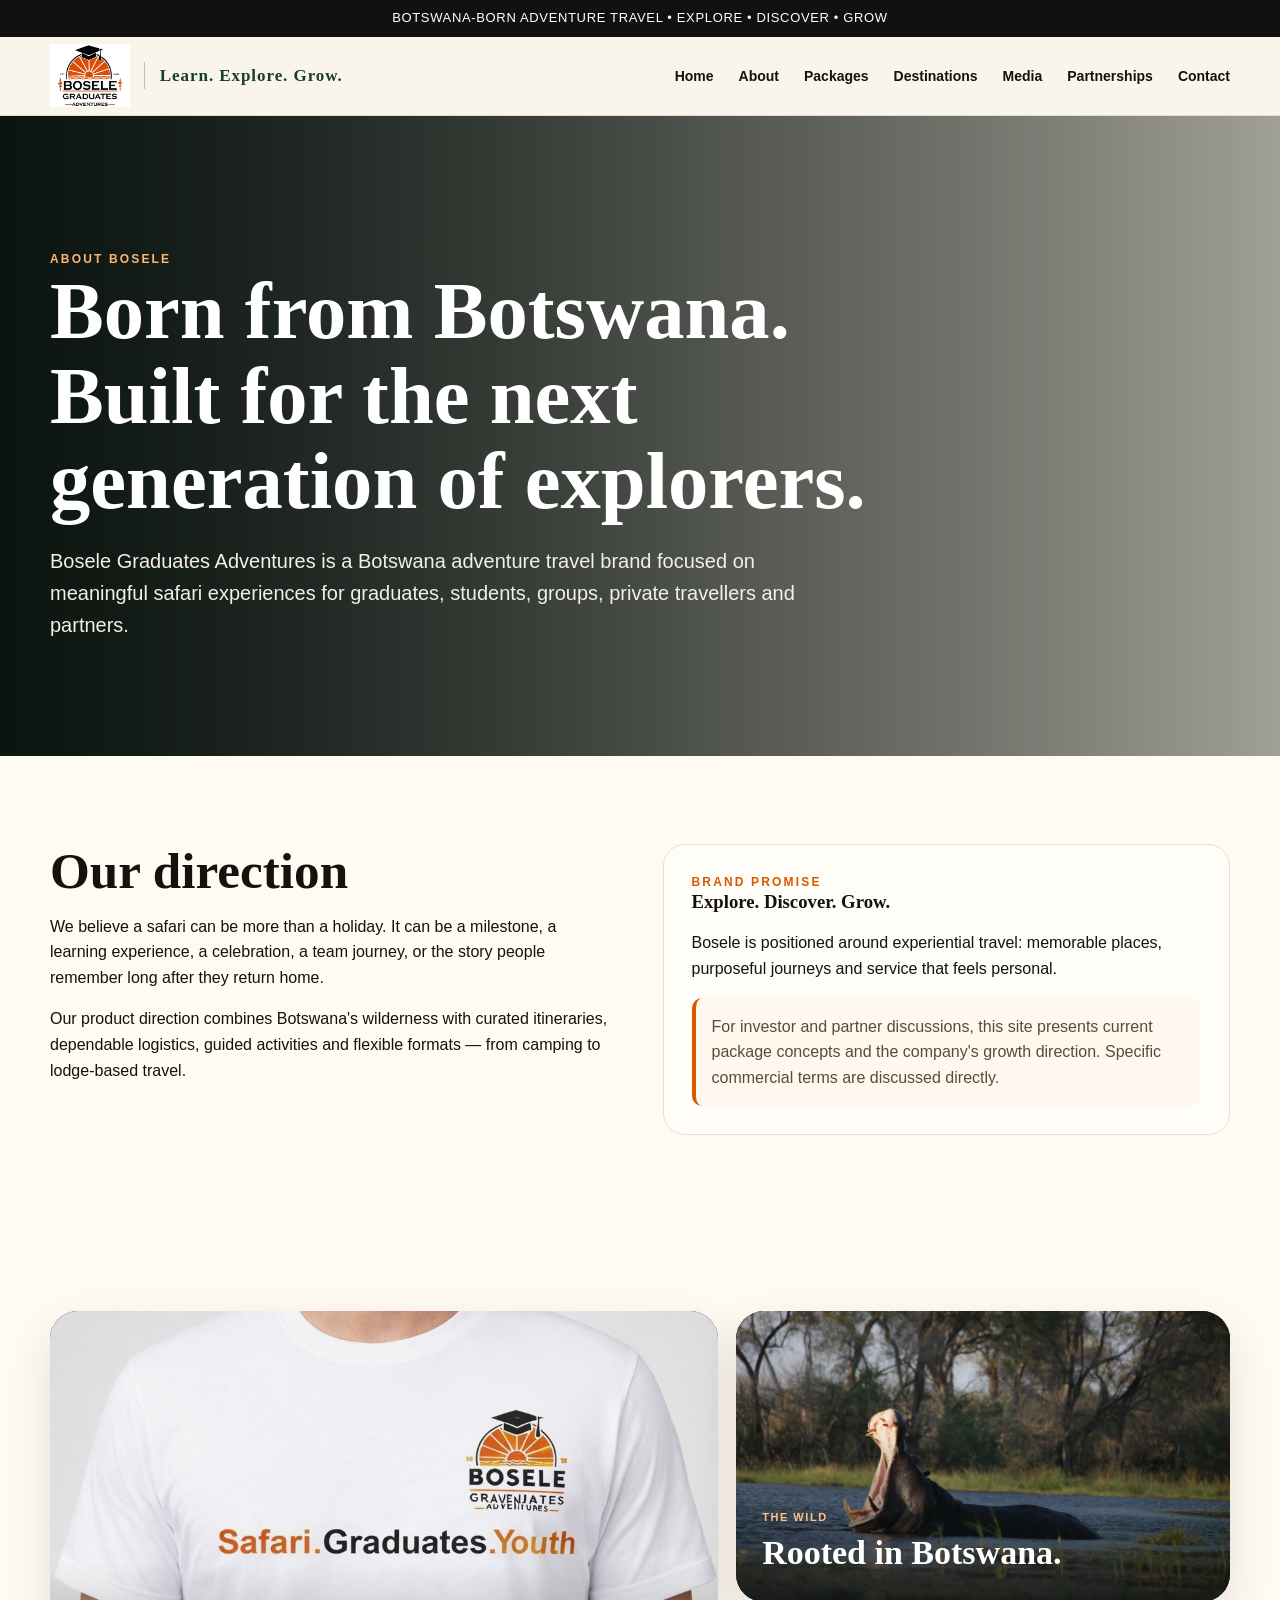
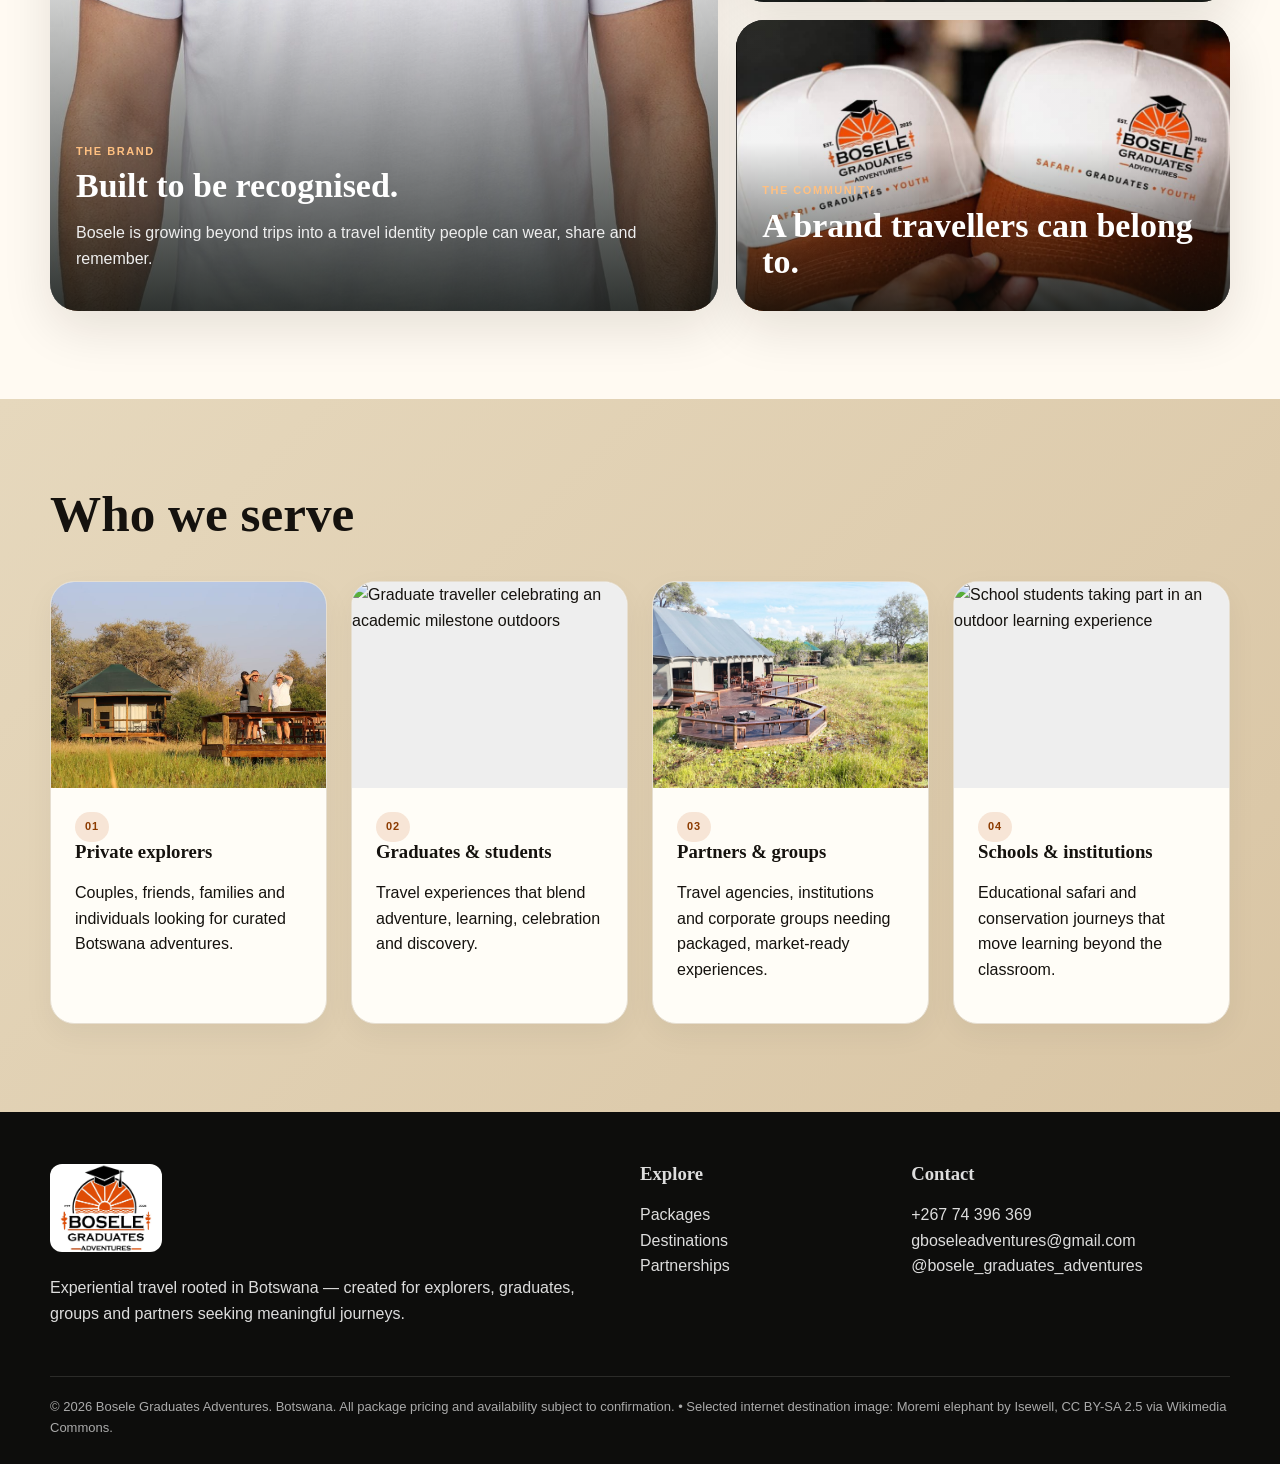
==== about.html @ 951d7a04 "Add files via upload" ====
<!DOCTYPE html>

<html lang="en"><head><meta charset="utf-8"/><meta content="width=device-width,initial-scale=1" name="viewport"/><title>About | Bosele Graduates Adventures</title><meta content="Bosele Graduates Adventures — Botswana adventure travel experiences." name="description"/><link href="styles.css" rel="stylesheet"/></head><body><div class="topbar">BOTSWANA-BORN ADVENTURE TRAVEL • EXPLORE • DISCOVER • GROW</div><header class="site-header"><div class="wrap nav"><a class="brand" href="index.html"><img alt="Bosele Graduates Adventures" src="assets/logo.jpeg"/><span class="brand-tagline">Learn. Explore. Grow.</span></a><button aria-controls="site-menu" aria-expanded="false" aria-label="Open navigation" class="nav-toggle" type="button"><span></span><span></span><span></span></button><nav class="navlinks" id="site-menu"><a href="index.html">Home</a><a href="about.html">About</a><a href="packages.html">Packages</a><a href="destinations.html">Destinations</a><a href="gallery.html">Media</a><a href="partnerships.html">Partnerships</a><a href="contact.html">Contact</a><a class="nav-cta" href="contact.html">Enquire / Book</a></nav></div></header><main><section class="visual-hero about-hero"><div class="wrap"><div class="eyebrow light">About Bosele</div><h1>Born from Botswana. Built for the next generation of explorers.</h1><p class="lead">Bosele Graduates Adventures is a Botswana adventure travel brand focused on meaningful safari experiences for graduates, students, groups, private travellers and partners.</p></div></section><section class="section"><div class="wrap split"><div><h2>Our direction</h2><p>We believe a safari can be more than a holiday. It can be a milestone, a learning experience, a celebration, a team journey, or the story people remember long after they return home.</p><p>Our product direction combines Botswana's wilderness with curated itineraries, dependable logistics, guided activities and flexible formats — from camping to lodge-based travel.</p></div><div class="panel"><div class="eyebrow">Brand promise</div><h3>Explore. Discover. Grow.</h3><p>Bosele is positioned around experiential travel: memorable places, purposeful journeys and service that feels personal.</p><div class="note">For investor and partner discussions, this site presents current package concepts and the company's growth direction. Specific commercial terms are discussed directly.</div></div></div></section><section class="section about-visual-section"><div class="wrap about-visual-grid"><div class="about-feature large"><img alt="Bosele Graduates Adventures branded safari merchandise" src="assets/merch-shirt.jpg"/><div class="image-caption"><span class="mini">The brand</span><h3>Built to be recognised.</h3><p>Bosele is growing beyond trips into a travel identity people can wear, share and remember.</p></div></div><div class="about-stack"><div class="about-feature"><img alt="Hippo in Botswana wetlands" src="assets/hippo.jpg"/><div class="image-caption"><span class="mini">The wild</span><h3>Rooted in Botswana.</h3></div></div><div class="about-feature"><img alt="Bosele branded caps" src="assets/merch-caps.jpg"/><div class="image-caption"><span class="mini">The community</span><h3>A brand travellers can belong to.</h3></div></div></div></div></section><section class="section soft khaki"><div class="wrap"><h2>Who we serve</h2><div class="cards four-cards"><div class="card"><div class="card-media"><img alt="Private safari travellers enjoying a Botswana lodge experience" src="assets/lodge-guests.jpg"/></div><div class="card-body"><span class="tag">01</span><h3>Private explorers</h3><p>Couples, friends, families and individuals looking for curated Botswana adventures.</p></div></div><div class="card"><div class="card-media"><img alt="Graduate traveller celebrating an academic milestone outdoors" src="https://images.unsplash.com/photo-1771051027651-707f9fbd44b1?auto=format&amp;fit=crop&amp;fm=jpg&amp;ixid=M3wxMjA3fDB8MHxwaG90by1wYWdlfHx8fGVufDB8fHx8fA%3D%3D&amp;ixlib=rb-4.1.0&amp;q=60&amp;w=3000"/></div><div class="card-body"><span class="tag">02</span><h3>Graduates &amp; students</h3><p>Travel experiences that blend adventure, learning, celebration and discovery.</p></div></div><div class="card"><div class="card-media"><img alt="Safari lodge and travel network in Botswana" src="assets/aerial-lodge.jpg"/></div><div class="card-body"><span class="tag">03</span><h3>Partners &amp; groups</h3><p>Travel agencies, institutions and corporate groups needing packaged, market-ready experiences.</p></div></div><div class="card"><div class="card-media"><img alt="School students taking part in an outdoor learning experience" src="https://images.unsplash.com/photo-1764599952551-2840e83fa5f8?auto=format&amp;fit=crop&amp;fm=jpg&amp;ixid=M3wxMjA3fDB8MHxwaG90by1wYWdlfHx8fGVufDB8fHx8fA%3D%3D&amp;ixlib=rb-4.1.0&amp;q=60&amp;w=3000"/></div><div class="card-body"><span class="tag">04</span><h3>Schools &amp; institutions</h3><p>Educational safari and conservation journeys that move learning beyond the classroom.</p></div></div></div></div></section></main><footer class="footer"><div class="wrap"><div class="footer-grid"><div><img alt="Bosele logo" src="assets/logo.jpeg"/><p>Experiential travel rooted in Botswana — created for explorers, graduates, groups and partners seeking meaningful journeys.</p></div><div><h3>Explore</h3><p><a href="packages.html">Packages</a><br/><a href="destinations.html">Destinations</a><br/><a href="partnerships.html">Partnerships</a></p></div><div><h3>Contact</h3><p>+267 74 396 369<br/><a href="mailto:gboseleadventures@gmail.com">gboseleadventures@gmail.com</a><br/>@bosele_graduates_adventures</p></div></div><div class="footer-bottom">© <span data-year=""></span> Bosele Graduates Adventures. Botswana. All package pricing and availability subject to confirmation.</div></div></footer><script src="script.js"></script></body></html>
---- styles.css ----
:root{--ink:#15120e;--muted:#6d675f;--cream:#f7f1e7;--paper:#fffdf8;--orange:#d75a00;--orange2:#ef7b19;--gold:#b8860b;--green:#173d2b;--line:#e6ded0;--shadow:0 18px 50px rgba(27,20,12,.11)}*{box-sizing:border-box}html{scroll-behavior:smooth}body{margin:0;font-family:Arial,Helvetica,sans-serif;color:var(--ink);background:var(--paper);line-height:1.6}a{color:inherit}.wrap{width:min(1180px,calc(100% - 40px));margin:auto}.topbar{background:#111;color:#fff;text-align:center;padding:8px 20px;font-size:13px;letter-spacing:.05em}.site-header{position:sticky;top:0;z-index:50;background:rgba(255,253,248,.96);backdrop-filter:blur(12px);border-bottom:1px solid var(--line)}.nav{height:78px;display:flex;align-items:center;justify-content:space-between;gap:20px}.brand{display:flex;align-items:center;text-decoration:none;min-width:260px}.brand img{height:63px;width:auto;display:block}.navlinks{display:flex;gap:25px;align-items:center}.navlinks a{text-decoration:none;font-weight:700;font-size:14px}.navlinks a:hover{color:var(--orange)}.btn{display:inline-flex;align-items:center;justify-content:center;padding:13px 20px;border-radius:999px;background:var(--orange);color:#fff;text-decoration:none;font-weight:800;border:1px solid var(--orange);transition:.2s}.btn:hover{transform:translateY(-1px);background:#bb4d00}.btn.alt{background:transparent;color:var(--ink);border-color:#bfb5a6}.hero{min-height:660px;display:grid;grid-template-columns:1.06fr .94fr;align-items:center;gap:44px;padding:70px 0;background:radial-gradient(circle at 82% 22%,rgba(239,123,25,.18),transparent 26%),linear-gradient(135deg,#fffdf8 0%,#f6efe3 100%)}.eyebrow{text-transform:uppercase;letter-spacing:.18em;font-weight:900;font-size:12px;color:var(--orange)}h1,h2,h3{font-family:Georgia,'Times New Roman',serif;line-height:1.05;margin-top:0}h1{font-size:clamp(48px,6.3vw,88px);margin-bottom:22px}.hero p{font-size:20px;color:#4d473f;max-width:690px}.hero-actions{display:flex;gap:12px;flex-wrap:wrap;margin:28px 0}.trust{display:flex;gap:28px;flex-wrap:wrap;margin-top:34px}.trust strong{display:block;font-size:24px;color:var(--green)}.trust span{font-size:12px;text-transform:uppercase;letter-spacing:.08em;color:var(--muted)}.hero-card{background:#111;border-radius:30px;padding:18px;box-shadow:var(--shadow);transform:rotate(1deg)}.hero-card img{width:100%;display:block;border-radius:18px}.section{padding:88px 0}.section.soft{background:var(--cream)}.section h2{font-size:clamp(36px,4vw,58px);margin-bottom:15px}.lead{font-size:18px;color:var(--muted);max-width:760px}.cards{display:grid;grid-template-columns:repeat(3,1fr);gap:24px;margin-top:40px}.card{background:#fff;border:1px solid var(--line);border-radius:24px;overflow:hidden;box-shadow:0 10px 30px rgba(28,23,18,.05)}.card-media{aspect-ratio:4/3;background:#eee;overflow:hidden}.card-media img{width:100%;height:100%;object-fit:cover}.card-body{padding:24px}.tag{display:inline-block;background:#f7e5d6;color:#8c3b00;border-radius:999px;padding:6px 10px;font-weight:800;font-size:11px;text-transform:uppercase;letter-spacing:.08em}.price{font-size:25px;font-weight:900;margin:13px 0 5px}.small{font-size:13px;color:var(--muted)}.feature-grid{display:grid;grid-template-columns:1fr 1fr;gap:40px;align-items:center}.feature-grid img{width:100%;border-radius:28px;box-shadow:var(--shadow)}.ticks{display:grid;grid-template-columns:1fr 1fr;gap:12px;margin-top:24px}.tick{padding:15px;border-radius:15px;background:#fff;border:1px solid var(--line);font-weight:700}.band{padding:52px 0;background:var(--green);color:#fff}.band-grid{display:grid;grid-template-columns:1.3fr .7fr;align-items:center;gap:30px}.band h2{font-size:44px;margin-bottom:10px}.band p{color:#dce9e1}.stats{display:grid;grid-template-columns:repeat(4,1fr);gap:18px;margin-top:36px}.stat{border-left:3px solid var(--orange2);padding-left:18px}.stat b{font-size:30px;display:block}.stat span{font-size:13px;color:#dce9e1}.page-hero{padding:72px 0;background:linear-gradient(135deg,#f9f1e6,#fffdf8)}.page-hero h1{font-size:clamp(44px,5vw,72px)}.split{display:grid;grid-template-columns:1fr 1fr;gap:45px;align-items:start}.panel{background:#fff;border:1px solid var(--line);border-radius:22px;padding:28px}.package-detail{display:grid;grid-template-columns:.9fr 1.1fr;gap:35px;align-items:start;margin-top:40px}.package-detail img{width:100%;border-radius:22px;box-shadow:var(--shadow)}.route{display:flex;gap:10px;flex-wrap:wrap;margin:18px 0}.route span{padding:8px 12px;background:#f3eadc;border-radius:999px;font-weight:700;font-size:13px}.contact-grid{display:grid;grid-template-columns:.8fr 1.2fr;gap:30px}.contact-card{padding:30px;background:#111;color:#fff;border-radius:24px}.contact-card a{color:#fff}.form{display:grid;gap:14px}.form input,.form textarea,.form select{width:100%;padding:14px 15px;border:1px solid #d7cfc2;border-radius:12px;background:#fff;font:inherit}.form textarea{min-height:140px}.note{padding:16px;border-left:4px solid var(--orange);background:#fff8ef;border-radius:10px;color:#5c4a39}.footer{padding:52px 0 25px;background:#0d0d0c;color:#ddd}.footer-grid{display:grid;grid-template-columns:1.4fr .6fr .8fr;gap:32px}.footer img{height:88px;background:#fff;border-radius:12px}.footer a{color:#ddd;text-decoration:none}.footer small{color:#aaa}.footer-bottom{border-top:1px solid #2b2b29;margin-top:34px;padding-top:20px;font-size:13px;color:#aaa}.mobile{display:none}.gallery{display:grid;grid-template-columns:repeat(2,1fr);gap:24px}.gallery img{width:100%;border-radius:24px;box-shadow:var(--shadow)}@media(max-width:900px){.navlinks{display:none}.mobile{display:inline-flex}.brand{min-width:auto}.hero,.feature-grid,.band-grid,.split,.package-detail,.contact-grid,.footer-grid{grid-template-columns:1fr}.hero{padding:45px 0}.hero-card{transform:none}.cards{grid-template-columns:1fr}.stats{grid-template-columns:1fr 1fr}.ticks{grid-template-columns:1fr}.gallery{grid-template-columns:1fr}.site-header .btn{padding:10px 14px}}@media(max-width:520px){.wrap{width:min(100% - 26px,1180px)}h1{font-size:46px}.stats{grid-template-columns:1fr}.topbar{font-size:11px}.brand img{height:52px}.nav{height:68px}}
/* Investor-facing visual upgrade */
.home-hero,.package-hero{position:relative;isolation:isolate;color:#fff;overflow:hidden}.home-hero{min-height:760px;display:flex;align-items:end;padding:90px 0}.home-hero-bg{position:absolute;inset:0;background:linear-gradient(90deg,rgba(6,15,10,.88) 0%,rgba(6,15,10,.68) 43%,rgba(6,15,10,.18) 78%),url('assets/gold-safari.jpeg') center/cover no-repeat;z-index:-2}.home-hero:after,.package-hero:after{content:"";position:absolute;inset:0;background:linear-gradient(0deg,rgba(7,11,8,.45),transparent 45%);z-index:-1}.hero-content{padding-bottom:25px}.hero-content h1,.package-hero h1{max-width:900px;text-shadow:0 4px 28px rgba(0,0,0,.25)}.hero-content p,.package-hero p{font-size:21px;max-width:760px;color:#f5f0e9}.light{color:#ffb66f!important}.ghost-light{background:rgba(255,255,255,.08);border-color:rgba(255,255,255,.55);color:#fff;backdrop-filter:blur(8px)}.ghost-light:hover{background:#fff;color:#111}.hero-pills{display:flex;gap:10px;flex-wrap:wrap;margin-top:30px}.hero-pills span{padding:8px 13px;border-radius:999px;border:1px solid rgba(255,255,255,.35);background:rgba(0,0,0,.22);font-size:13px;font-weight:800}.home-category-grid{display:grid;grid-template-columns:repeat(3,1fr);gap:16px;margin-top:34px}.home-cat{min-height:150px;padding:25px;border-radius:22px;text-decoration:none;background:linear-gradient(145deg,#fff,#f6eee1);border:1px solid var(--line);display:flex;flex-direction:column;justify-content:flex-end;transition:.25s;box-shadow:0 8px 28px rgba(24,19,13,.04)}.home-cat:hover{transform:translateY(-5px);box-shadow:var(--shadow);border-color:#d4b99d}.home-cat strong{font-family:Georgia,serif;font-size:24px}.home-cat span{color:var(--muted);font-size:14px;margin-top:8px}.premium-card{transition:.25s}.premium-card:hover{transform:translateY(-5px);box-shadow:var(--shadow)}.text-link{font-weight:900;text-decoration:none;color:var(--orange)}.wildlife-card-media{aspect-ratio:4/3;background:linear-gradient(180deg,rgba(12,40,25,.12),rgba(12,40,25,.5)),url('https://upload.wikimedia.org/wikipedia/commons/a/a3/Antelope_%2844951819944%29.jpg') center/cover no-repeat}.package-hero{padding:120px 0;background:linear-gradient(90deg,rgba(8,20,13,.9),rgba(8,20,13,.42)),url('assets/khwai-safari.jpeg') center/cover no-repeat}.package-hero h1{font-size:clamp(52px,7vw,94px);margin-bottom:20px}.category-grid{display:grid;grid-template-columns:repeat(3,1fr);gap:20px;margin-top:38px}.category-card{min-height:360px;border-radius:26px;position:relative;overflow:hidden;text-decoration:none;background-size:cover;background-position:center;box-shadow:var(--shadow);transition:.3s}.category-card:hover{transform:translateY(-6px)}.category-card:before{content:"";position:absolute;inset:0;background:linear-gradient(0deg,rgba(4,10,7,.92) 0%,rgba(4,10,7,.18) 65%)}.category-overlay{position:absolute;inset:auto 0 0 0;padding:28px;color:#fff;z-index:2}.category-overlay h3{font-size:32px;margin:8px 0}.category-overlay p{color:#ece7de;margin:0 0 12px}.mini{font-size:11px;font-weight:900;text-transform:uppercase;letter-spacing:.14em;color:#ffc081}.mini.dark{color:var(--orange)}.link-arrow{font-weight:900}.cat-gold{background-image:url('assets/gold-safari.jpeg')}.cat-khwai{background-image:url('assets/khwai-safari.jpeg')}.cat-student{background-image:linear-gradient(0deg,rgba(0,0,0,.1),rgba(0,0,0,.1)),url('assets/gold-safari.jpeg');background-position:65% center}.cat-school{background-image:url('assets/khwai-safari.jpeg');background-position:30% center}.cat-drive{background-image:url('https://upload.wikimedia.org/wikipedia/commons/c/cf/Elephant_%2829247729207%29.jpg')}.cat-private{background-image:url('https://upload.wikimedia.org/wikipedia/commons/a/a3/Antelope_%2844951819944%29.jpg')}.two-option{display:grid;grid-template-columns:1fr 1fr;gap:15px;margin:24px 0}.option-box{background:#fff;border:1px solid var(--line);padding:20px;border-radius:18px}.option-box h3{font-size:32px;margin:6px 0}.dark-section{background:#0b1d14;color:#fff}.dark-section h2{color:#fff}.light-text{color:#cbd9d0!important}.dark-ticks .tick{background:#11291d;border-color:#2b4837;color:#fff}.image-stack{position:relative}.image-stack img{width:100%;border-radius:28px;box-shadow:var(--shadow)}.image-note{position:absolute;left:22px;bottom:22px;background:rgba(0,0,0,.72);color:#fff;padding:10px 15px;border-radius:999px;font-size:13px;font-weight:800;backdrop-filter:blur(8px)}.wildlife-panel,.private-photo{min-height:520px;border-radius:28px;box-shadow:var(--shadow);background-size:cover;background-position:center;position:relative;overflow:hidden}.wildlife-panel{background-image:linear-gradient(0deg,rgba(3,12,7,.75),rgba(3,12,7,.08)),url('https://upload.wikimedia.org/wikipedia/commons/c/cf/Elephant_%2829247729207%29.jpg')}.wildlife-panel>div{position:absolute;bottom:0;padding:28px;color:#fff}.wildlife-panel h3{font-size:42px;margin:8px 0}.private-photo{background-image:linear-gradient(0deg,rgba(3,12,7,.18),rgba(3,12,7,.04)),url('https://upload.wikimedia.org/wikipedia/commons/a/a3/Antelope_%2844951819944%29.jpg')}.reverse{grid-template-columns:1.1fr .9fr}.footer-bottom:after{content:" • Selected wildlife photography: David Minty, CC BY 2.0 via Wikimedia Commons."}@media(max-width:900px){.home-category-grid,.category-grid{grid-template-columns:1fr 1fr}.home-hero{min-height:680px}.reverse{grid-template-columns:1fr}.category-card{min-height:300px}}@media(max-width:620px){.home-category-grid,.category-grid,.two-option{grid-template-columns:1fr}.category-card{min-height:280px}.package-hero{padding:90px 0}.home-hero{min-height:650px}.hero-content p,.package-hero p{font-size:18px}}

/* Visual storytelling upgrade v3 */
.visual-hero{position:relative;min-height:640px;display:flex;align-items:flex-end;color:#fff;overflow:hidden;isolation:isolate}.visual-hero:before{content:"";position:absolute;inset:0;background:linear-gradient(90deg,rgba(4,13,9,.86),rgba(4,13,9,.38) 58%,rgba(4,13,9,.16));z-index:-1}.visual-hero .wrap{padding:110px 0 70px}.visual-hero h1{max-width:900px}.visual-hero p{font-size:20px;color:#f4efe7;max-width:760px}.dest-hero{background:url('https://images.unsplash.com/photo-1516426122078-c23e76319801?auto=format&fit=crop&w=1900&q=86') center/cover no-repeat}.media-hero{background:url('https://upload.wikimedia.org/wikipedia/commons/c/cf/Elephant_%2829247729207%29.jpg') center/cover no-repeat}.destination-grid{display:grid;grid-template-columns:repeat(2,1fr);gap:22px;margin-top:38px}.destination-card{position:relative;min-height:430px;border-radius:28px;overflow:hidden;background-size:cover;background-position:center;box-shadow:var(--shadow);isolation:isolate}.destination-card:after{content:"";position:absolute;inset:0;background:linear-gradient(0deg,rgba(3,10,7,.92),rgba(3,10,7,.12) 70%);z-index:-1}.destination-content{position:absolute;left:0;right:0;bottom:0;padding:30px;color:#fff}.destination-content h3{font-size:38px;margin:8px 0 8px}.destination-content p{max-width:560px;color:#eee9df}.destination-content .tag{background:rgba(255,255,255,.13);color:#fff;border:1px solid rgba(255,255,255,.28);backdrop-filter:blur(8px)}
.dest-khwai{background-image:url('https://www.venture-to-botswana.com/uploads/1/1/3/2/11320544/skybeds-game-viewing_orig.jpg')}.dest-moremi{background-image:url('https://sites.atlasperk.com/app/uploads/sites/2/2025/10/Moremi-Safari-Vehicles.jpg')}.dest-maun{background-image:url('https://cdn.audleytravel.com/1050/749/79/16017399-aerial-view-of-maun-botswana.webp')}.dest-chobe{background-image:url('https://upload.wikimedia.org/wikipedia/commons/c/cf/Elephant_%2829247729207%29.jpg')}.dest-vic{background-image:url('https://travelersidea.com/wp-content/uploads/2024/03/Victoria-Falls-Zambia-Witnessing-the-Power-of-Nature.jpg')}.dest-nata{background-image:url('https://images.unsplash.com/photo-1516026672322-bc52d61a55d5?auto=format&fit=crop&w=1600&q=82')}
.showcase{position:relative;height:620px;border-radius:32px;overflow:hidden;margin-top:38px;background:#111;box-shadow:var(--shadow)}.showcase-slide{position:absolute;inset:0;opacity:0;transition:opacity 1.1s ease;background-size:cover;background-position:center}.showcase-slide.active{opacity:1}.showcase-slide:after{content:"";position:absolute;inset:0;background:linear-gradient(0deg,rgba(4,10,7,.82),rgba(4,10,7,.08) 60%)}.showcase-caption{position:absolute;left:38px;bottom:34px;color:#fff;z-index:3;max-width:650px}.showcase-caption h3{font-size:44px;margin-bottom:8px}.showcase-caption p{font-size:17px;color:#f1ece4}.showcase-dots{position:absolute;right:28px;bottom:28px;display:flex;gap:8px;z-index:4}.showcase-dot{width:9px;height:9px;border-radius:50%;background:rgba(255,255,255,.45)}.showcase-dot.active{background:#fff}
.photo-duo{display:grid;grid-template-columns:1fr 1fr;gap:14px}.photo-duo img{width:100%;height:270px;object-fit:cover;border-radius:22px}.experience-media{display:grid;grid-template-columns:1fr 1fr;gap:30px;align-items:center}.experience-copy h2{margin-bottom:16px}.media-chip{display:inline-block;padding:7px 11px;border-radius:999px;background:#f6e8da;color:#8b3e08;font-size:11px;font-weight:900;text-transform:uppercase;letter-spacing:.1em}.visual-note{font-size:12px;color:var(--muted);margin-top:10px}.media-mosaic{display:grid;grid-template-columns:2fr 1fr 1fr;grid-auto-rows:240px;gap:14px}.media-mosaic .tile{position:relative;border-radius:22px;overflow:hidden;background-size:cover;background-position:center}.media-mosaic .tile:first-child{grid-row:span 2}.media-mosaic .tile:after{content:"";position:absolute;inset:0;background:linear-gradient(0deg,rgba(5,10,7,.72),transparent 55%)}.tile-label{position:absolute;left:18px;bottom:16px;color:#fff;z-index:2;font-weight:900}.soft-title{max-width:820px}.source-note{margin-top:30px;padding:18px 20px;border:1px solid var(--line);border-radius:15px;background:#fff;font-size:12px;color:var(--muted)}
@media(max-width:900px){.destination-grid,.experience-media,.photo-duo{grid-template-columns:1fr}.destination-card{min-height:360px}.showcase{height:500px}.media-mosaic{grid-template-columns:1fr 1fr;grid-auto-rows:210px}.media-mosaic .tile:first-child{grid-row:span 1;grid-column:span 2}.photo-duo img{height:240px}}@media(max-width:560px){.showcase{height:440px}.showcase-caption{left:22px;right:22px;bottom:28px}.showcase-caption h3{font-size:34px}.destination-content h3{font-size:32px}.media-mosaic{grid-template-columns:1fr;grid-auto-rows:220px}.media-mosaic .tile:first-child{grid-column:auto}.visual-hero{min-height:520px}}

/* === V4 mobile navigation + richer visual system === */
.nav-toggle{display:none;width:46px;height:46px;border:1px solid var(--line);border-radius:14px;background:#fff;align-items:center;justify-content:center;flex-direction:column;gap:5px;cursor:pointer;box-shadow:0 6px 18px rgba(0,0,0,.05)}
.nav-toggle span{display:block;width:21px;height:2px;background:#111;border-radius:4px;transition:.25s}
.nav-cta{display:none!important}
.home-hero-bg{background:linear-gradient(90deg,rgba(6,15,10,.9) 0%,rgba(6,15,10,.62) 46%,rgba(6,15,10,.15) 80%),url('assets/aerial-lodge.jpg') center/cover no-repeat}
.package-hero{background:linear-gradient(90deg,rgba(8,20,13,.9),rgba(8,20,13,.42)),url('assets/safari-road.jpg') center/cover no-repeat}
.about-hero{background:url('assets/aerial-camp.jpg') center/cover no-repeat}
.partner-hero{background:url('assets/aerial-lodge.jpg') center/cover no-repeat}
.contact-hero{background:url('assets/wild-sunset.jpg') center/cover no-repeat;background-position:center 55%}

/* package category cards use distinct travel images; flyers stay only in actual package detail fields */
.cat-gold{background-image:url('assets/delta-sunset.jpg')}
.cat-khwai{background-image:url('assets/aerial-lodge.jpg')}
.cat-student{background-image:url('assets/lodge-guests.jpg');background-position:center 35%}
.cat-school{background-image:url('assets/mokoro-guests.jpg');background-position:center 45%}
.cat-drive{background-image:url('assets/safari-road.jpg')}
.cat-private{background-image:url('assets/lodge-room.jpg')}
.wildlife-card-media{background:linear-gradient(180deg,rgba(12,40,25,.12),rgba(12,40,25,.5)),url('assets/hippo.jpg') center/cover no-repeat}
.wildlife-panel{background-image:linear-gradient(0deg,rgba(3,12,7,.75),rgba(3,12,7,.08)),url('assets/safari-road.jpg')}
.private-photo{background-image:linear-gradient(0deg,rgba(3,12,7,.18),rgba(3,12,7,.04)),url('assets/lodge-room.jpg')}

/* home visual strip */
.visual-strip-section{padding-top:58px}
.visual-strip{display:grid;grid-template-columns:repeat(4,1fr);gap:14px;margin-top:30px}
.visual-strip figure{margin:0;position:relative;height:300px;border-radius:22px;overflow:hidden;background:#111;box-shadow:var(--shadow)}
.visual-strip img{width:100%;height:100%;object-fit:cover;display:block;transition:transform .5s}
.visual-strip figure:hover img{transform:scale(1.045)}
.visual-strip figcaption{position:absolute;left:16px;bottom:14px;color:#fff;font-weight:900;font-size:14px;background:rgba(0,0,0,.46);padding:7px 10px;border-radius:999px;backdrop-filter:blur(8px)}

/* About visual storytelling */
.about-visual-grid{display:grid;grid-template-columns:1.15fr .85fr;gap:18px}
.about-stack{display:grid;grid-template-rows:1fr 1fr;gap:18px}
.about-feature{position:relative;min-height:290px;border-radius:28px;overflow:hidden;box-shadow:var(--shadow);background:#111}
.about-feature.large{min-height:600px}
.about-feature img{width:100%;height:100%;object-fit:cover;position:absolute;inset:0}
.about-feature:after{content:"";position:absolute;inset:0;background:linear-gradient(0deg,rgba(5,10,7,.82),rgba(5,10,7,.04) 58%)}
.image-caption{position:absolute;z-index:2;left:26px;right:26px;bottom:24px;color:#fff}
.image-caption h3{font-size:34px;margin:6px 0 8px}.image-caption p{color:#eee}

/* Schools / conservation */
.conservation-feature{display:grid;grid-template-columns:150px 1fr;gap:18px;align-items:center;margin-top:24px;padding:16px;border:1px solid var(--line);border-radius:20px;background:#fff;box-shadow:0 8px 24px rgba(0,0,0,.04)}
.conservation-feature img{width:150px;height:120px;object-fit:cover;border-radius:15px}
.conservation-feature h3{font-size:25px;margin:5px 0}.conservation-feature p{margin:0;color:var(--muted);font-size:14px}

/* Destinations — stronger, distinct backgrounds */
.dest-khwai{background-image:url('assets/aerial-lodge.jpg')}
.dest-moremi{background-image:url('https://upload.wikimedia.org/wikipedia/commons/2/2a/Moremi_elephant.jpg')}
.dest-maun{background-image:url('assets/aerial-camp.jpg')}
.dest-chobe{background-image:url('assets/hippo.jpg')}
.dest-vic{background-image:url('https://upload.wikimedia.org/wikipedia/commons/8/85/S16vfair.jpg')}
.dest-nata{background-image:url('assets/wild-sunset.jpg')}

/* richer media mosaic */
.media-mosaic{grid-template-columns:2fr 1fr 1fr;grid-auto-rows:225px}
.media-mosaic .tile:nth-child(1){grid-row:span 2}
.media-mosaic .tile:nth-child(6){grid-column:span 2}

/* Partnerships */
.partner-photo-grid{display:grid;grid-template-columns:1fr 1fr;gap:12px}
.partner-photo-grid img{width:100%;height:230px;object-fit:cover;border-radius:22px;box-shadow:var(--shadow)}
.partner-photo-grid img:first-child{grid-column:span 2;height:270px}

/* Contact */
.contact-grid{grid-template-columns:.72fr 1.05fr .9fr;align-items:start}
.contact-visual{position:relative;border-radius:26px;overflow:hidden;background:#111;box-shadow:var(--shadow);min-height:560px}
.contact-visual>img{width:100%;height:330px;object-fit:cover;display:block}
.contact-visual-small{display:grid;grid-template-columns:1fr 1fr;gap:3px}
.contact-visual-small img{width:100%;height:150px;object-fit:cover}
.contact-visual-copy{padding:22px;color:#fff}.contact-visual-copy h3{font-size:28px;margin:6px 0 0}

/* attribution kept unobtrusive */
.footer-bottom:after{content:" • Selected internet destination image: Moremi elephant by Isewell, CC BY-SA 2.5 via Wikimedia Commons."}

@media(max-width:900px){
  .site-header{position:sticky}
  .nav{height:72px}
  .nav-toggle{display:flex;position:relative;z-index:120}
  .nav-toggle[aria-expanded="true"] span:nth-child(1){transform:translateY(7px) rotate(45deg)}
  .nav-toggle[aria-expanded="true"] span:nth-child(2){opacity:0}
  .nav-toggle[aria-expanded="true"] span:nth-child(3){transform:translateY(-7px) rotate(-45deg)}
  .navlinks{display:flex;position:fixed;top:0;right:-100%;width:min(86vw,370px);height:100dvh;background:#fffdf8;z-index:110;flex-direction:column;align-items:stretch;gap:0;padding:102px 24px 30px;box-shadow:-18px 0 55px rgba(0,0,0,.18);transition:right .28s ease;overflow-y:auto}
  .navlinks.open{right:0}
  .navlinks a{font-family:Georgia,'Times New Roman',serif;font-size:24px;padding:15px 4px;border-bottom:1px solid var(--line)}
  .navlinks .nav-cta{display:flex!important;margin-top:22px;font-family:Arial,Helvetica,sans-serif;font-size:15px;border:0;background:var(--orange);color:#fff;border-radius:999px;padding:14px 18px}
  .menu-backdrop{display:none;position:fixed;inset:0;background:rgba(0,0,0,.46);z-index:100;backdrop-filter:blur(2px)}
  body.menu-open .menu-backdrop{display:block}
  body.menu-open{overflow:hidden}
  .visual-strip{grid-template-columns:1fr 1fr}.visual-strip figure{height:260px}
  .about-visual-grid{grid-template-columns:1fr}.about-feature.large{min-height:480px}.about-stack{grid-template-columns:1fr 1fr;grid-template-rows:none}
  .contact-grid{grid-template-columns:1fr 1fr}.contact-visual{grid-column:1/-1;min-height:auto}.contact-visual>img{height:300px}
  .partner-photo-grid img{height:200px}.partner-photo-grid img:first-child{height:240px}
}
@media(max-width:620px){
  .visual-strip{grid-template-columns:1fr 1fr;gap:10px}.visual-strip figure{height:210px;border-radius:17px}.visual-strip figcaption{font-size:11px;left:10px;bottom:10px}
  .about-stack{grid-template-columns:1fr}.about-feature,.about-feature.large{min-height:390px}
  .conservation-feature{grid-template-columns:1fr}.conservation-feature img{width:100%;height:210px}
  .contact-grid{grid-template-columns:1fr}.contact-visual{grid-column:auto}.contact-visual>img{height:260px}.contact-visual-small img{height:130px}
  .partner-photo-grid{grid-template-columns:1fr}.partner-photo-grid img,.partner-photo-grid img:first-child{grid-column:auto;height:220px}
  .media-mosaic{grid-template-columns:1fr;grid-auto-rows:220px}.media-mosaic .tile:nth-child(1),.media-mosaic .tile:nth-child(6){grid-column:auto;grid-row:auto}
  .showcase{height:500px}
}


/* ===== V5 MARKET-READY VISUAL UPGRADE ===== */
:root{--khaki:#d8c6a6;--khaki-soft:#eee3cf;--sand:#f4ead8;--deep-green:#173d2b}
body{background:#f7f0e4}
.site-header{background:rgba(250,245,235,.97)}
.brand{gap:14px;min-width:330px}
.brand-tagline{font-family:Georgia,'Times New Roman',serif;font-size:17px;font-weight:700;letter-spacing:.055em;color:var(--green);white-space:nowrap;border-left:1px solid #cabda7;padding-left:15px}
.section{background:#fffaf2}
.section.soft{background:#eadfc9}
.section.khaki{background:linear-gradient(135deg,#e6d8bd 0%,#d9c5a4 100%)}
.card,.panel,.tick,.option-box{background:#fffdf7}
.home-hero-bg{background:linear-gradient(90deg,rgba(6,15,10,.88) 0%,rgba(6,15,10,.63) 43%,rgba(6,15,10,.14) 80%),url('https://images.unsplash.com/photo-1567896079745-b0b7e5a47679?auto=format&fit=crop&fm=jpg&ixid=M3wxMjA3fDB8MHxwaG90by1wYWdlfHx8fGVufDB8fHx8fA%3D%3D&ixlib=rb-4.1.0&q=60&w=3000') center 58%/cover no-repeat!important}
.about-hero{background:linear-gradient(90deg,rgba(4,13,9,.78),rgba(4,13,9,.23)),url('https://images.unsplash.com/photo-1759130534261-3895289d6011?auto=format&fit=crop&fm=jpg&ixid=M3wxMjA3fDB8MHxwaG90by1wYWdlfHx8fGVufDB8fHx8fA%3D%3D&ixlib=rb-4.1.0&q=60&w=3000') center/cover no-repeat!important}
.partner-hero{background:linear-gradient(90deg,rgba(4,13,9,.79),rgba(4,13,9,.22)),url('https://images.unsplash.com/photo-1516426122078-c23e76319801?auto=format&fit=crop&w=2200&q=90') center/cover no-repeat!important}
.dest-vic{background-image:url('https://travelersidea.com/wp-content/uploads/2024/03/Victoria-Falls-Zambia-Witnessing-the-Power-of-Nature.jpg')!important}
.cat-student{background-image:linear-gradient(0deg,rgba(0,0,0,.12),rgba(0,0,0,.12)),url('https://images.unsplash.com/photo-1771051027651-707f9fbd44b1?auto=format&fit=crop&fm=jpg&ixid=M3wxMjA3fDB8MHxwaG90by1wYWdlfHx8fGVufDB8fHx8fA%3D%3D&ixlib=rb-4.1.0&q=60&w=3000')!important;background-position:center 38%!important}
.cat-school{background-image:linear-gradient(0deg,rgba(0,0,0,.14),rgba(0,0,0,.14)),url('https://images.unsplash.com/photo-1764599952551-2840e83fa5f8?auto=format&fit=crop&fm=jpg&ixid=M3wxMjA3fDB8MHxwaG90by1wYWdlfHx8fGVufDB8fHx8fA%3D%3D&ixlib=rb-4.1.0&q=60&w=3000')!important;background-position:center 44%!important}
.cat-drive{background-image:url('https://images.unsplash.com/photo-1759130534261-3895289d6011?auto=format&fit=crop&fm=jpg&ixid=M3wxMjA3fDB8MHxwaG90by1wYWdlfHx8fGVufDB8fHx8fA%3D%3D&ixlib=rb-4.1.0&q=60&w=3000')!important}
.cat-private{background-image:url('assets/lodge-guests.jpg')!important}
.home-category-grid{grid-template-columns:repeat(3,1fr)}
.home-cat{min-height:205px;position:relative;overflow:hidden;color:#fff;border:0;background-size:cover;background-position:center;box-shadow:var(--shadow);isolation:isolate}
.home-cat:before{content:"";position:absolute;inset:0;background:linear-gradient(0deg,rgba(4,10,7,.88),rgba(4,10,7,.16));z-index:-1}
.home-cat strong{font-size:27px;text-shadow:0 2px 12px rgba(0,0,0,.35)}
.home-cat span{color:#f4eee5}
.home-cat:nth-child(1){background-image:url('https://images.unsplash.com/photo-1567896079745-b0b7e5a47679?auto=format&fit=crop&fm=jpg&ixid=M3wxMjA3fDB8MHxwaG90by1wYWdlfHx8fGVufDB8fHx8fA%3D%3D&ixlib=rb-4.1.0&q=60&w=3000')}
.home-cat:nth-child(2){background-image:url('assets/aerial-lodge.jpg')}
.home-cat:nth-child(3){background-image:url('https://images.unsplash.com/photo-1771051027651-707f9fbd44b1?auto=format&fit=crop&fm=jpg&ixid=M3wxMjA3fDB8MHxwaG90by1wYWdlfHx8fGVufDB8fHx8fA%3D%3D&ixlib=rb-4.1.0&q=60&w=3000');background-position:center 38%}
.home-cat:nth-child(4){background-image:url('https://images.unsplash.com/photo-1764599952551-2840e83fa5f8?auto=format&fit=crop&fm=jpg&ixid=M3wxMjA3fDB8MHxwaG90by1wYWdlfHx8fGVufDB8fHx8fA%3D%3D&ixlib=rb-4.1.0&q=60&w=3000');background-position:center 42%}
.home-cat:nth-child(5){background-image:url('https://images.unsplash.com/photo-1759130534261-3895289d6011?auto=format&fit=crop&fm=jpg&ixid=M3wxMjA3fDB8MHxwaG90by1wYWdlfHx8fGVufDB8fHx8fA%3D%3D&ixlib=rb-4.1.0&q=60&w=3000')}
.home-cat:nth-child(6){background-image:url('assets/lodge-guests.jpg')}
.four-cards{grid-template-columns:repeat(4,1fr)!important}
.four-cards .card-media{aspect-ratio:4/3}
.partner-banner{min-height:430px;border-radius:30px;background-size:cover;background-position:center;display:flex;align-items:flex-end;color:#fff;padding:52px;box-shadow:var(--shadow)}
.partner-banner>div{max-width:720px}.partner-banner h2{font-size:clamp(38px,5vw,64px);margin:8px 0 14px}.partner-banner p{font-size:18px;color:#f5eee4}
.contact-visual-small{grid-template-columns:repeat(3,1fr)!important}
.contact-visual-small img{height:150px;object-fit:cover}
.visual-strip-section{background:#efe2cb}
.showcase{box-shadow:0 22px 70px rgba(36,26,13,.18)}
.destination-card{box-shadow:0 18px 45px rgba(34,25,13,.16)}
@media(max-width:1100px){.four-cards{grid-template-columns:repeat(2,1fr)!important}.brand-tagline{font-size:14px}.brand{min-width:280px}}
@media(max-width:900px){.brand{min-width:auto}.brand-tagline{display:none}.four-cards{grid-template-columns:1fr!important}.home-category-grid{grid-template-columns:1fr 1fr}.partner-banner{padding:32px;min-height:360px}}
@media(max-width:560px){.home-category-grid{grid-template-columns:1fr}.home-cat{min-height:180px}.partner-banner{padding:24px}.contact-visual-small{grid-template-columns:1fr!important}}
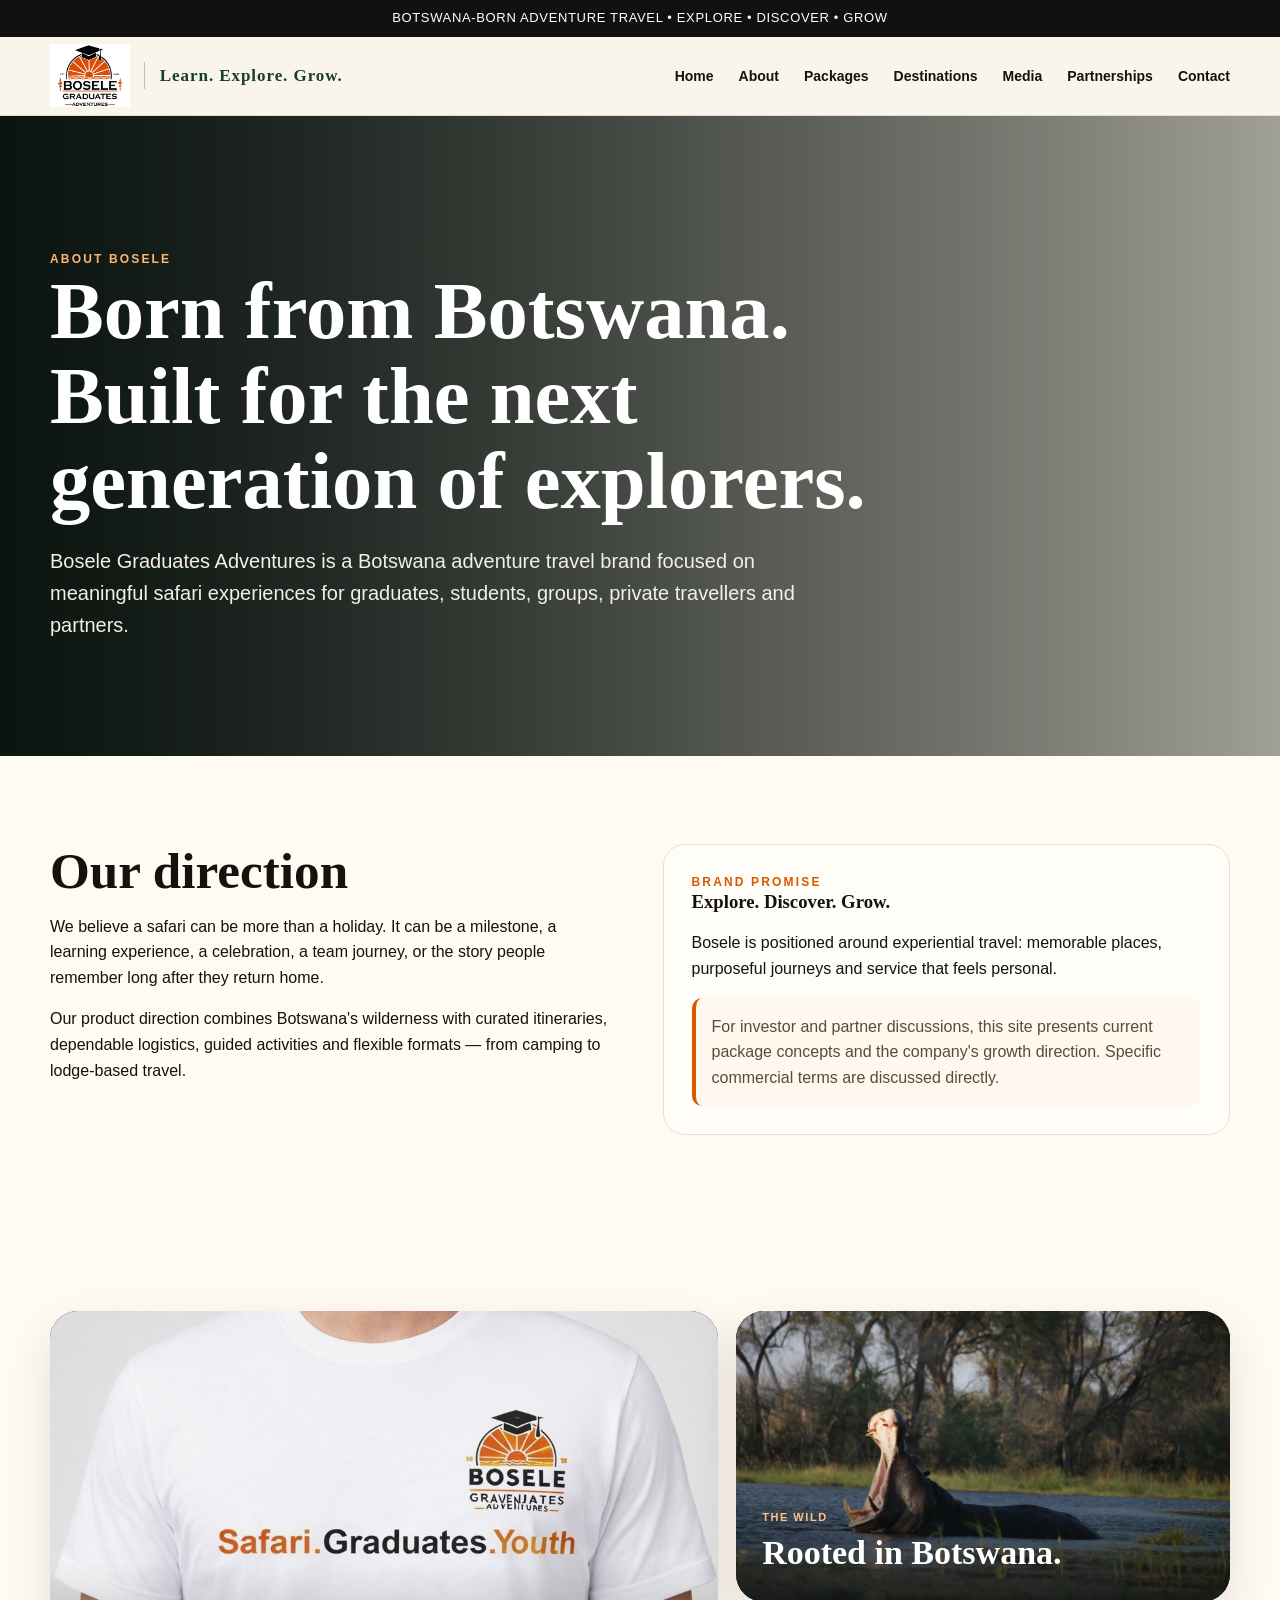
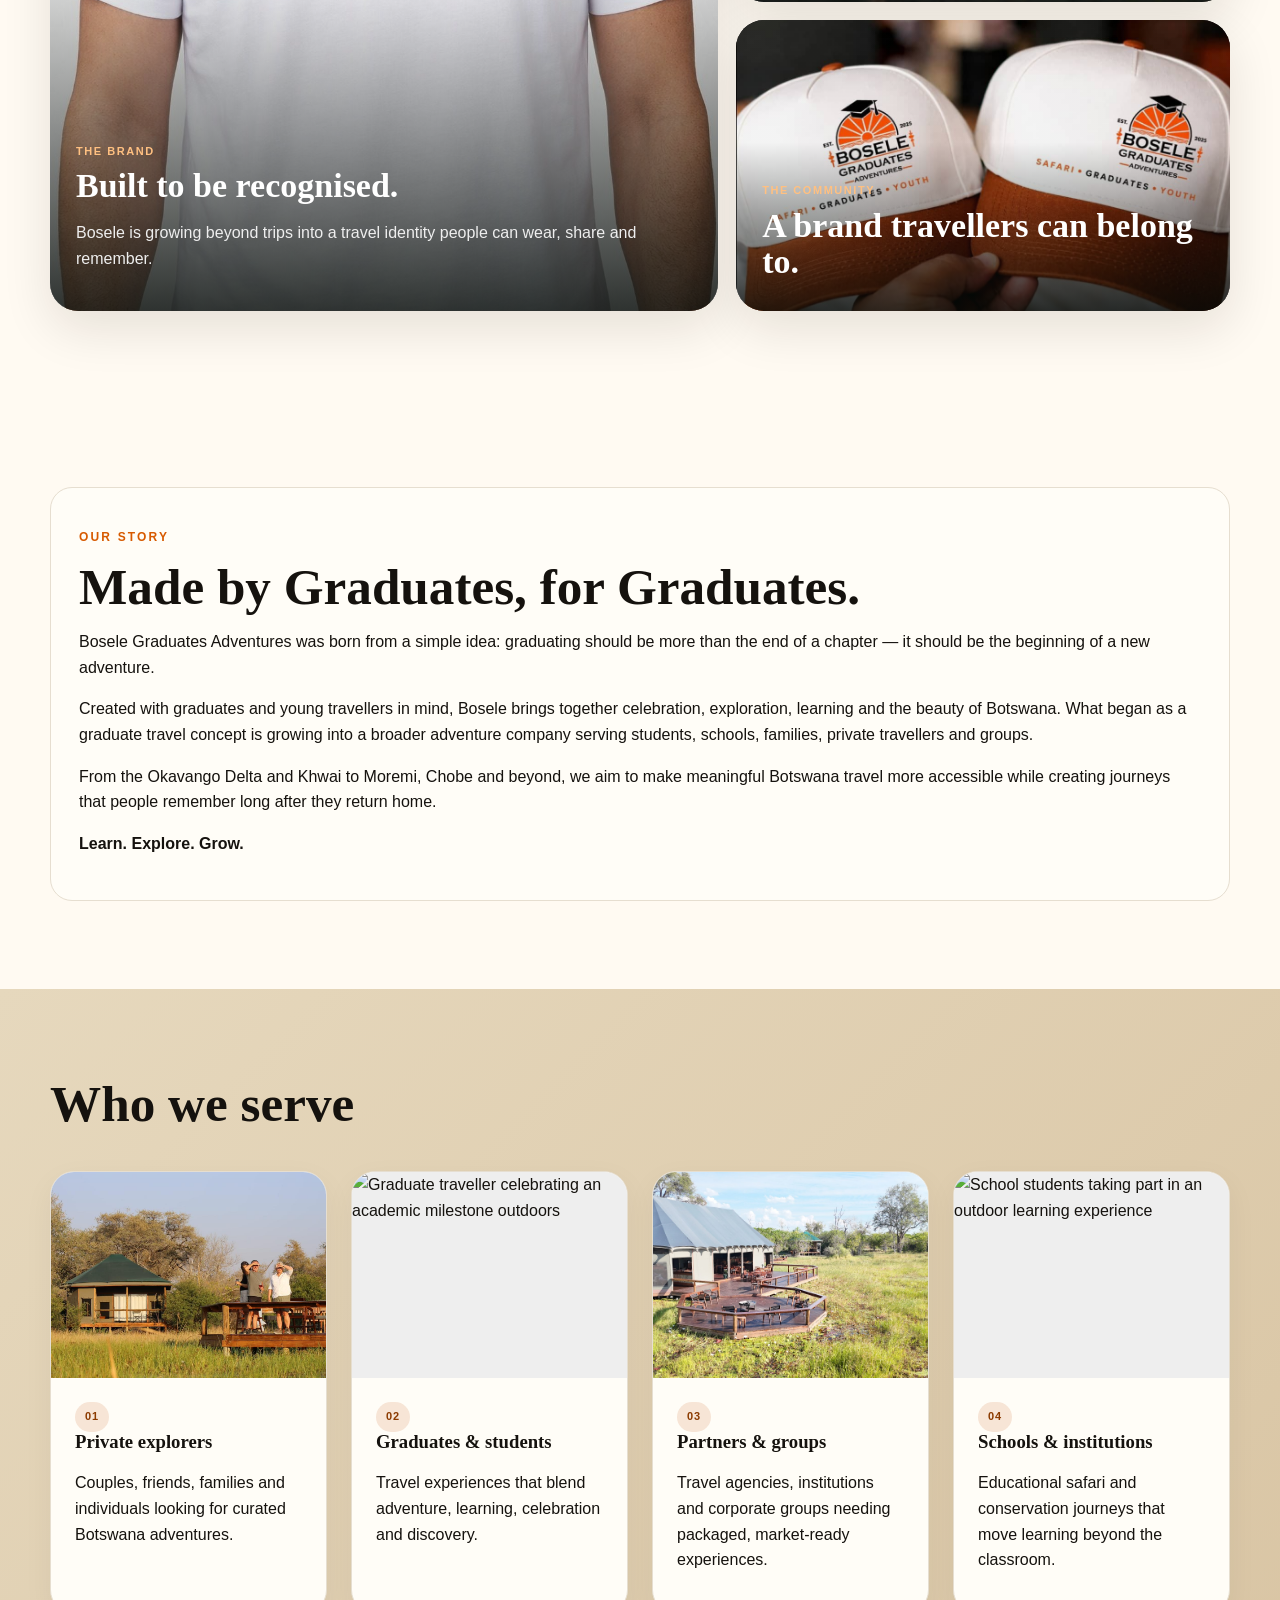
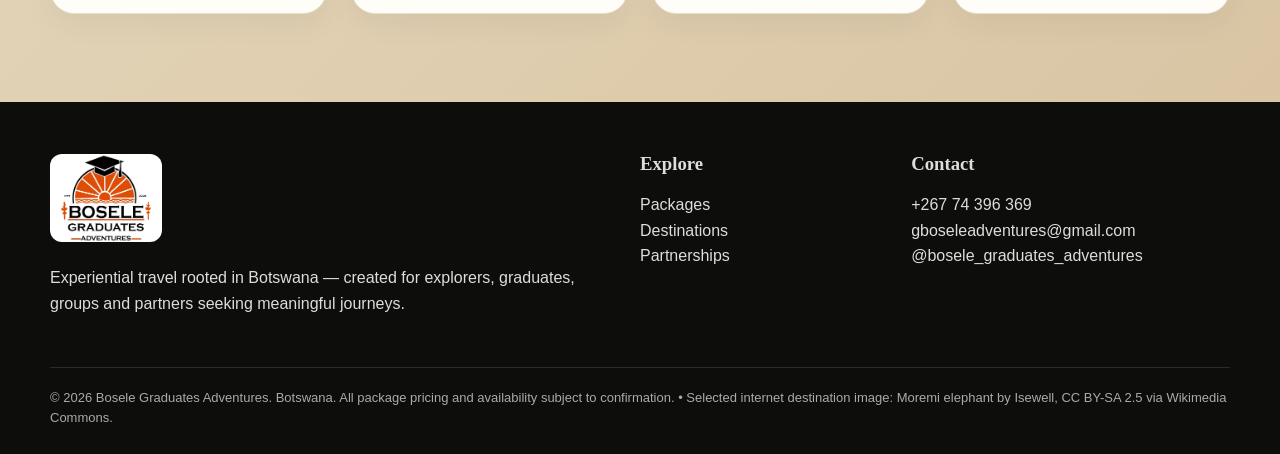
==== commit a4e8200c: "Update about.html Add Made by Graduates story" ====
--- a/about.html
+++ b/about.html
@@ -1,3 +1,18 @@
 <!DOCTYPE html>
 
-<html lang="en"><head><meta charset="utf-8"/><meta content="width=device-width,initial-scale=1" name="viewport"/><title>About | Bosele Graduates Adventures</title><meta content="Bosele Graduates Adventures — Botswana adventure travel experiences." name="description"/><link href="styles.css" rel="stylesheet"/></head><body><div class="topbar">BOTSWANA-BORN ADVENTURE TRAVEL • EXPLORE • DISCOVER • GROW</div><header class="site-header"><div class="wrap nav"><a class="brand" href="index.html"><img alt="Bosele Graduates Adventures" src="assets/logo.jpeg"/><span class="brand-tagline">Learn. Explore. Grow.</span></a><button aria-controls="site-menu" aria-expanded="false" aria-label="Open navigation" class="nav-toggle" type="button"><span></span><span></span><span></span></button><nav class="navlinks" id="site-menu"><a href="index.html">Home</a><a href="about.html">About</a><a href="packages.html">Packages</a><a href="destinations.html">Destinations</a><a href="gallery.html">Media</a><a href="partnerships.html">Partnerships</a><a href="contact.html">Contact</a><a class="nav-cta" href="contact.html">Enquire / Book</a></nav></div></header><main><section class="visual-hero about-hero"><div class="wrap"><div class="eyebrow light">About Bosele</div><h1>Born from Botswana. Built for the next generation of explorers.</h1><p class="lead">Bosele Graduates Adventures is a Botswana adventure travel brand focused on meaningful safari experiences for graduates, students, groups, private travellers and partners.</p></div></section><section class="section"><div class="wrap split"><div><h2>Our direction</h2><p>We believe a safari can be more than a holiday. It can be a milestone, a learning experience, a celebration, a team journey, or the story people remember long after they return home.</p><p>Our product direction combines Botswana's wilderness with curated itineraries, dependable logistics, guided activities and flexible formats — from camping to lodge-based travel.</p></div><div class="panel"><div class="eyebrow">Brand promise</div><h3>Explore. Discover. Grow.</h3><p>Bosele is positioned around experiential travel: memorable places, purposeful journeys and service that feels personal.</p><div class="note">For investor and partner discussions, this site presents current package concepts and the company's growth direction. Specific commercial terms are discussed directly.</div></div></div></section><section class="section about-visual-section"><div class="wrap about-visual-grid"><div class="about-feature large"><img alt="Bosele Graduates Adventures branded safari merchandise" src="assets/merch-shirt.jpg"/><div class="image-caption"><span class="mini">The brand</span><h3>Built to be recognised.</h3><p>Bosele is growing beyond trips into a travel identity people can wear, share and remember.</p></div></div><div class="about-stack"><div class="about-feature"><img alt="Hippo in Botswana wetlands" src="assets/hippo.jpg"/><div class="image-caption"><span class="mini">The wild</span><h3>Rooted in Botswana.</h3></div></div><div class="about-feature"><img alt="Bosele branded caps" src="assets/merch-caps.jpg"/><div class="image-caption"><span class="mini">The community</span><h3>A brand travellers can belong to.</h3></div></div></div></div></section><section class="section soft khaki"><div class="wrap"><h2>Who we serve</h2><div class="cards four-cards"><div class="card"><div class="card-media"><img alt="Private safari travellers enjoying a Botswana lodge experience" src="assets/lodge-guests.jpg"/></div><div class="card-body"><span class="tag">01</span><h3>Private explorers</h3><p>Couples, friends, families and individuals looking for curated Botswana adventures.</p></div></div><div class="card"><div class="card-media"><img alt="Graduate traveller celebrating an academic milestone outdoors" src="https://images.unsplash.com/photo-1771051027651-707f9fbd44b1?auto=format&amp;fit=crop&amp;fm=jpg&amp;ixid=M3wxMjA3fDB8MHxwaG90by1wYWdlfHx8fGVufDB8fHx8fA%3D%3D&amp;ixlib=rb-4.1.0&amp;q=60&amp;w=3000"/></div><div class="card-body"><span class="tag">02</span><h3>Graduates &amp; students</h3><p>Travel experiences that blend adventure, learning, celebration and discovery.</p></div></div><div class="card"><div class="card-media"><img alt="Safari lodge and travel network in Botswana" src="assets/aerial-lodge.jpg"/></div><div class="card-body"><span class="tag">03</span><h3>Partners &amp; groups</h3><p>Travel agencies, institutions and corporate groups needing packaged, market-ready experiences.</p></div></div><div class="card"><div class="card-media"><img alt="School students taking part in an outdoor learning experience" src="https://images.unsplash.com/photo-1764599952551-2840e83fa5f8?auto=format&amp;fit=crop&amp;fm=jpg&amp;ixid=M3wxMjA3fDB8MHxwaG90by1wYWdlfHx8fGVufDB8fHx8fA%3D%3D&amp;ixlib=rb-4.1.0&amp;q=60&amp;w=3000"/></div><div class="card-body"><span class="tag">04</span><h3>Schools &amp; institutions</h3><p>Educational safari and conservation journeys that move learning beyond the classroom.</p></div></div></div></div></section></main><footer class="footer"><div class="wrap"><div class="footer-grid"><div><img alt="Bosele logo" src="assets/logo.jpeg"/><p>Experiential travel rooted in Botswana — created for explorers, graduates, groups and partners seeking meaningful journeys.</p></div><div><h3>Explore</h3><p><a href="packages.html">Packages</a><br/><a href="destinations.html">Destinations</a><br/><a href="partnerships.html">Partnerships</a></p></div><div><h3>Contact</h3><p>+267 74 396 369<br/><a href="mailto:gboseleadventures@gmail.com">gboseleadventures@gmail.com</a><br/>@bosele_graduates_adventures</p></div></div><div class="footer-bottom">© <span data-year=""></span> Bosele Graduates Adventures. Botswana. All package pricing and availability subject to confirmation.</div></div></footer><script src="script.js"></script></body></html>+<html lang="en"><head><meta charset="utf-8"/><meta content="width=device-width,initial-scale=1" name="viewport"/><title>About | Bosele Graduates Adventures</title><meta content="Bosele Graduates Adventures — Botswana adventure travel experiences." name="description"/><link href="styles.css" rel="stylesheet"/></head><body><div class="topbar">BOTSWANA-BORN ADVENTURE TRAVEL • EXPLORE • DISCOVER • GROW</div><header class="site-header"><div class="wrap nav"><a class="brand" href="index.html"><img alt="Bosele Graduates Adventures" src="assets/logo.jpeg"/><span class="brand-tagline">Learn. Explore. Grow.</span></a><button aria-controls="site-menu" aria-expanded="false" aria-label="Open navigation" class="nav-toggle" type="button"><span></span><span></span><span></span></button><nav class="navlinks" id="site-menu"><a href="index.html">Home</a><a href="about.html">About</a><a href="packages.html">Packages</a><a href="destinations.html">Destinations</a><a href="gallery.html">Media</a><a href="partnerships.html">Partnerships</a><a href="contact.html">Contact</a><a class="nav-cta" href="contact.html">Enquire / Book</a></nav></div></header><main><section class="visual-hero about-hero"><div class="wrap"><div class="eyebrow light">About Bosele</div><h1>Born from Botswana. Built for the next generation of explorers.</h1><p class="lead">Bosele Graduates Adventures is a Botswana adventure travel brand focused on meaningful safari experiences for graduates, students, groups, private travellers and partners.</p></div></section><section class="section"><div class="wrap split"><div><h2>Our direction</h2><p>We believe a safari can be more than a holiday. It can be a milestone, a learning experience, a celebration, a team journey, or the story people remember long after they return home.</p><p>Our product direction combines Botswana's wilderness with curated itineraries, dependable logistics, guided activities and flexible formats — from camping to lodge-based travel.</p></div><div class="panel"><div class="eyebrow">Brand promise</div><h3>Explore. Discover. Grow.</h3><p>Bosele is positioned around experiential travel: memorable places, purposeful journeys and service that feels personal.</p><div class="note">For investor and partner discussions, this site presents current package concepts and the company's growth direction. Specific commercial terms are discussed directly.</div></div></div></section><section class="section about-visual-section"><div class="wrap about-visual-grid"><div class="about-feature large"><img alt="Bosele Graduates Adventures branded safari merchandise" src="assets/merch-shirt.jpg"/><div class="image-caption"><span class="mini">The brand</span><h3>Built to be recognised.</h3><p>Bosele is growing beyond trips into a travel identity people can wear, share and remember.</p></div></div><div class="about-stack"><div class="about-feature"><img alt="Hippo in Botswana wetlands" src="assets/hippo.jpg"/><div class="image-caption"><span class="mini">The wild</span><h3>Rooted in Botswana.</h3></div></div><div class="about-feature"><img alt="Bosele branded caps" src="assets/merch-caps.jpg"/><div class="image-caption"><span class="mini">The community</span><h3>A brand travellers can belong to.</h3></div></div></div></div></section><section class="section">
+<div class="wrap">
+<div class="panel">
+<p class="eyebrow">OUR STORY</p>
+<h2>Made by Graduates, for Graduates.</h2>
+
+<p>Bosele Graduates Adventures was born from a simple idea: graduating should be more than the end of a chapter — it should be the beginning of a new adventure.</p>
+
+<p>Created with graduates and young travellers in mind, Bosele brings together celebration, exploration, learning and the beauty of Botswana. What began as a graduate travel concept is growing into a broader adventure company serving students, schools, families, private travellers and groups.</p>
+
+<p>From the Okavango Delta and Khwai to Moremi, Chobe and beyond, we aim to make meaningful Botswana travel more accessible while creating journeys that people remember long after they return home.</p>
+
+<p><strong>Learn. Explore. Grow.</strong></p>
+</div>
+</div>
+</section><section class="section soft khaki"><div class="wrap"><h2>Who we serve</h2><div class="cards four-cards"><div class="card"><div class="card-media"><img alt="Private safari travellers enjoying a Botswana lodge experience" src="assets/lodge-guests.jpg"/></div><div class="card-body"><span class="tag">01</span><h3>Private explorers</h3><p>Couples, friends, families and individuals looking for curated Botswana adventures.</p></div></div><div class="card"><div class="card-media"><img alt="Graduate traveller celebrating an academic milestone outdoors" src="https://images.unsplash.com/photo-1771051027651-707f9fbd44b1?auto=format&amp;fit=crop&amp;fm=jpg&amp;ixid=M3wxMjA3fDB8MHxwaG90by1wYWdlfHx8fGVufDB8fHx8fA%3D%3D&amp;ixlib=rb-4.1.0&amp;q=60&amp;w=3000"/></div><div class="card-body"><span class="tag">02</span><h3>Graduates &amp; students</h3><p>Travel experiences that blend adventure, learning, celebration and discovery.</p></div></div><div class="card"><div class="card-media"><img alt="Safari lodge and travel network in Botswana" src="assets/aerial-lodge.jpg"/></div><div class="card-body"><span class="tag">03</span><h3>Partners &amp; groups</h3><p>Travel agencies, institutions and corporate groups needing packaged, market-ready experiences.</p></div></div><div class="card"><div class="card-media"><img alt="School students taking part in an outdoor learning experience" src="https://images.unsplash.com/photo-1764599952551-2840e83fa5f8?auto=format&amp;fit=crop&amp;fm=jpg&amp;ixid=M3wxMjA3fDB8MHxwaG90by1wYWdlfHx8fGVufDB8fHx8fA%3D%3D&amp;ixlib=rb-4.1.0&amp;q=60&amp;w=3000"/></div><div class="card-body"><span class="tag">04</span><h3>Schools &amp; institutions</h3><p>Educational safari and conservation journeys that move learning beyond the classroom.</p></div></div></div></div></section></main><footer class="footer"><div class="wrap"><div class="footer-grid"><div><img alt="Bosele logo" src="assets/logo.jpeg"/><p>Experiential travel rooted in Botswana — created for explorers, graduates, groups and partners seeking meaningful journeys.</p></div><div><h3>Explore</h3><p><a href="packages.html">Packages</a><br/><a href="destinations.html">Destinations</a><br/><a href="partnerships.html">Partnerships</a></p></div><div><h3>Contact</h3><p>+267 74 396 369<br/><a href="mailto:gboseleadventures@gmail.com">gboseleadventures@gmail.com</a><br/>@bosele_graduates_adventures</p></div></div><div class="footer-bottom">© <span data-year=""></span> Bosele Graduates Adventures. Botswana. All package pricing and availability subject to confirmation.</div></div></footer><script src="script.js"></script></body></html>
--- a/styles.css
+++ b/styles.css
@@ -153,3 +153,71 @@
 @media(max-width:1100px){.four-cards{grid-template-columns:repeat(2,1fr)!important}.brand-tagline{font-size:14px}.brand{min-width:280px}}
 @media(max-width:900px){.brand{min-width:auto}.brand-tagline{display:none}.four-cards{grid-template-columns:1fr!important}.home-category-grid{grid-template-columns:1fr 1fr}.partner-banner{padding:32px;min-height:360px}}
 @media(max-width:560px){.home-category-grid{grid-template-columns:1fr}.home-cat{min-height:180px}.partner-banner{padding:24px}.contact-visual-small{grid-template-columns:1fr!important}}
+/* Mobile menu fix */
+@media (max-width: 900px) {
+  .site-header {
+    z-index: 200 !important;
+    backdrop-filter: none !important;
+    -webkit-backdrop-filter: none !important;
+  }
+
+  .navlinks {
+    z-index: 220 !important;
+    background: #fffaf2 !important;
+    pointer-events: auto !important;
+  }
+
+  .nav-toggle {
+    z-index: 230 !important;
+    position: relative !important;
+  }
+
+  .menu-backdrop {
+    z-index: 190 !important;
+    background: rgba(0,0,0,.55) !important;
+    backdrop-filter: none !important;
+    -webkit-backdrop-filter: none !important;
+  }
+
+  .navlinks a {
+    position: relative !important;
+    z-index: 221 !important;
+    pointer-events: auto !important;
+    cursor: pointer !important;
+  }
+}
+/* Show Bosele slogan on mobile */
+@media (max-width: 900px) {
+  .brand-tagline,
+  .logo-tagline,
+  .brand-slogan {
+    display: block !important;
+    visibility: visible !important;
+    opacity: 1 !important;
+    font-size: 11px !important;
+    line-height: 1.2 !important;
+    white-space: nowrap !important;
+  }
+}
+/* Improve Graduate & Student section readability */
+#graduates {
+  color: #123b2a !important;
+}
+
+#graduates h1,
+#graduates h2,
+#graduates h3 {
+  color: #123b2a !important;
+  text-shadow: none !important;
+}
+
+#graduates p,
+#graduates .lead,
+#graduates .eyebrow {
+  color: #4f5f54 !important;
+}
+
+#graduates .eyebrow {
+  color: #9a4b12 !important;
+  font-weight: 800 !important;
+}
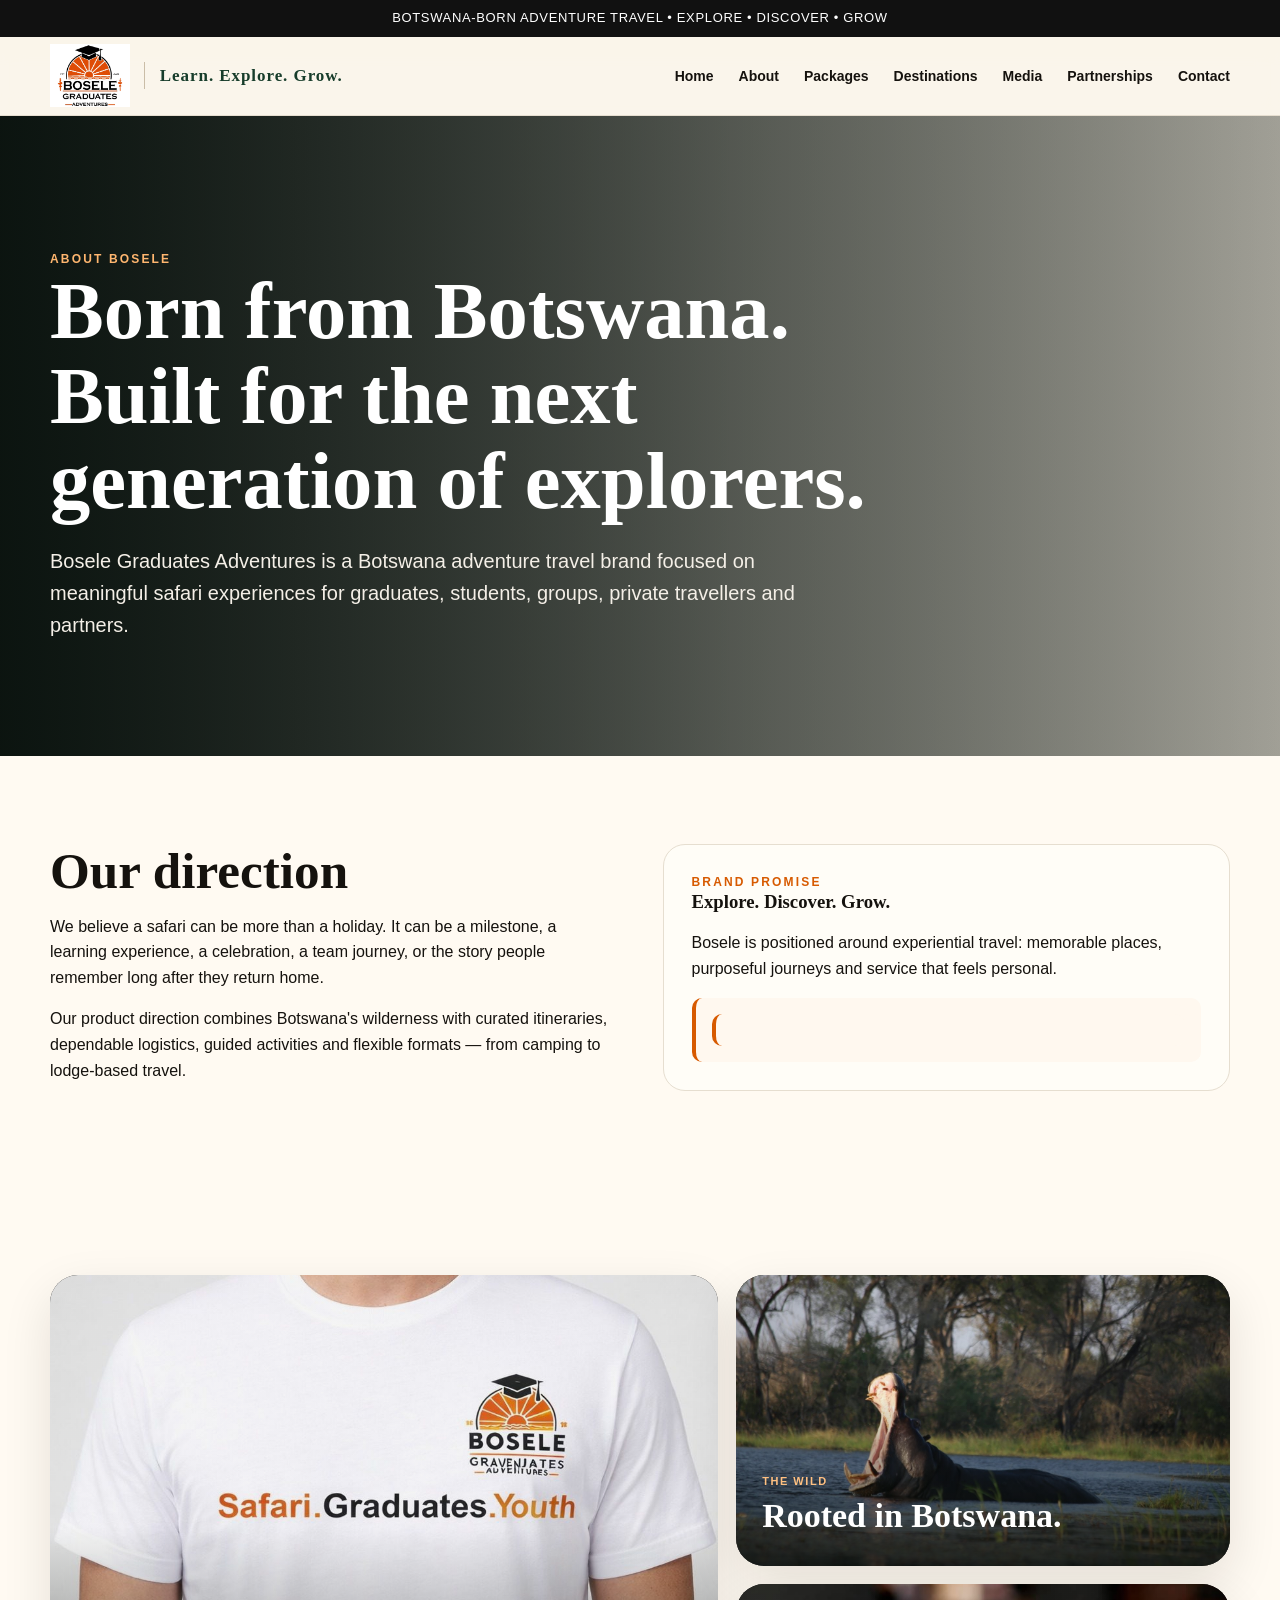
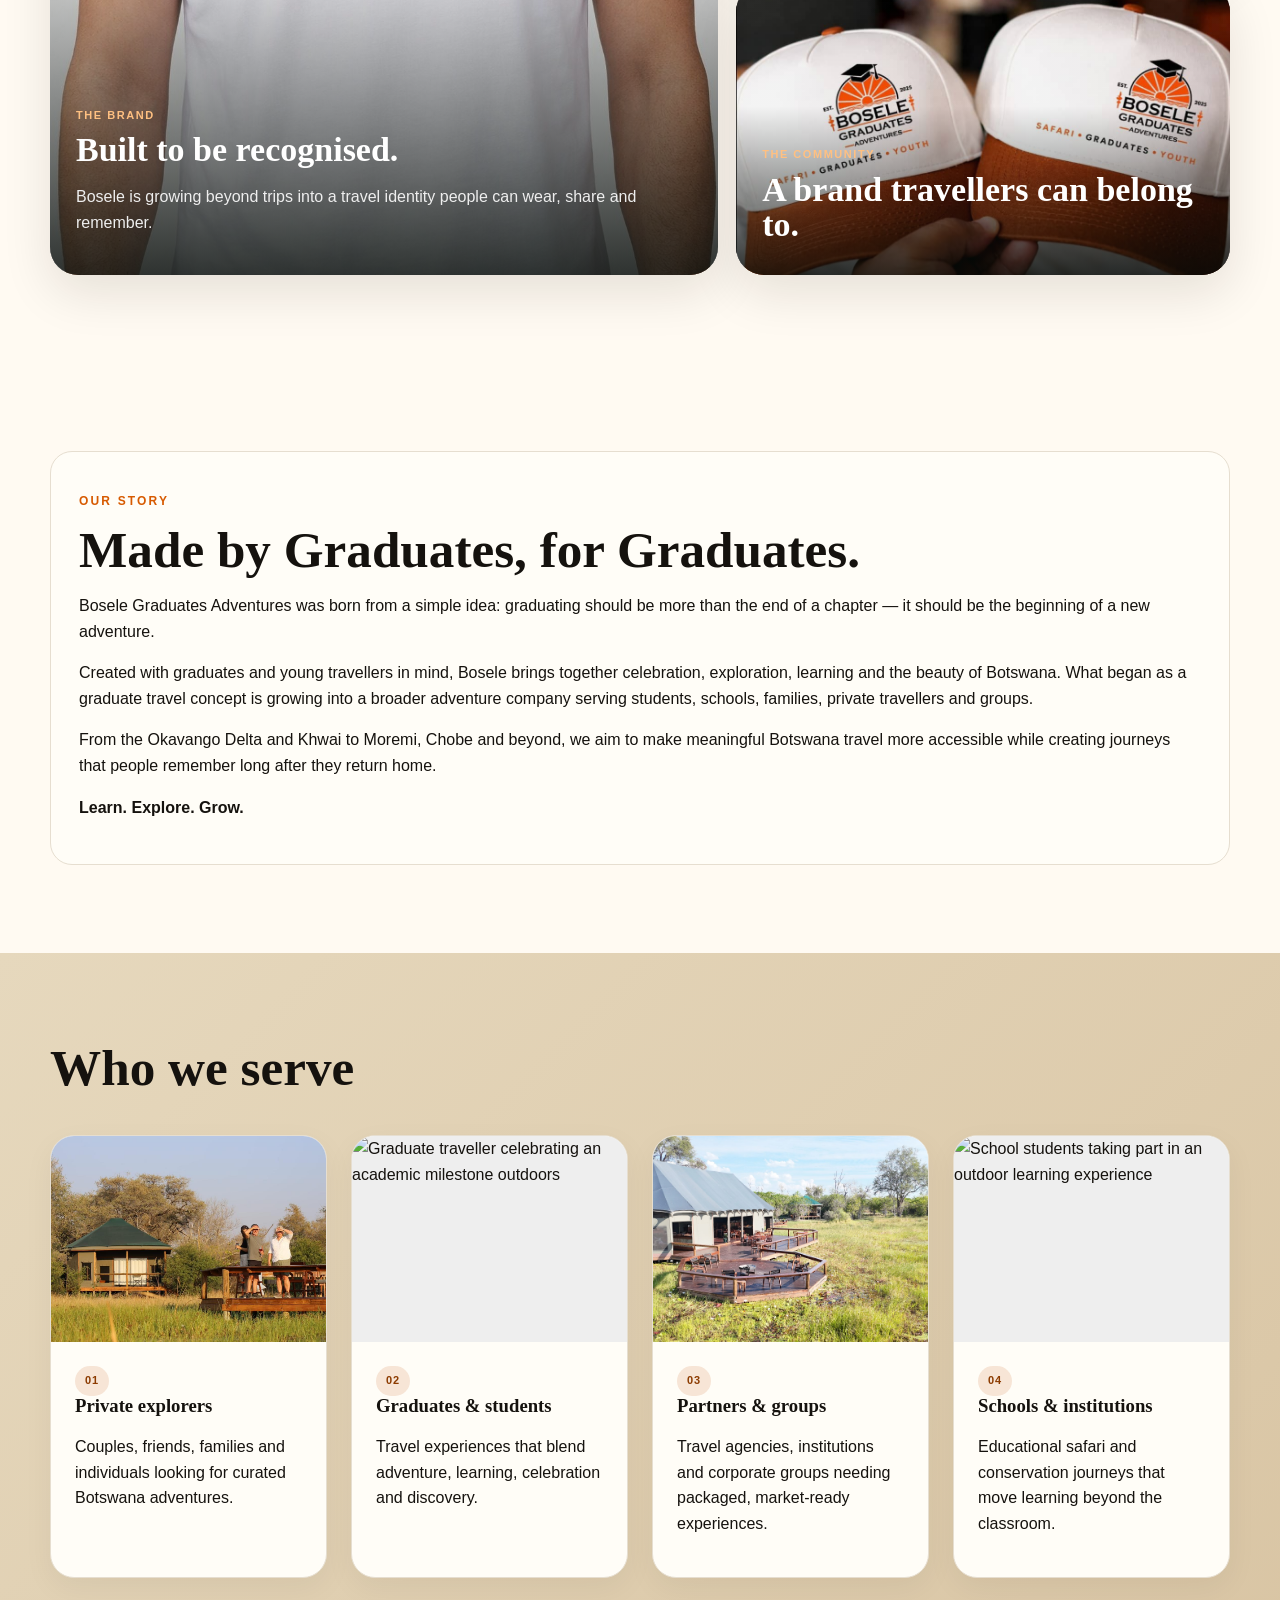
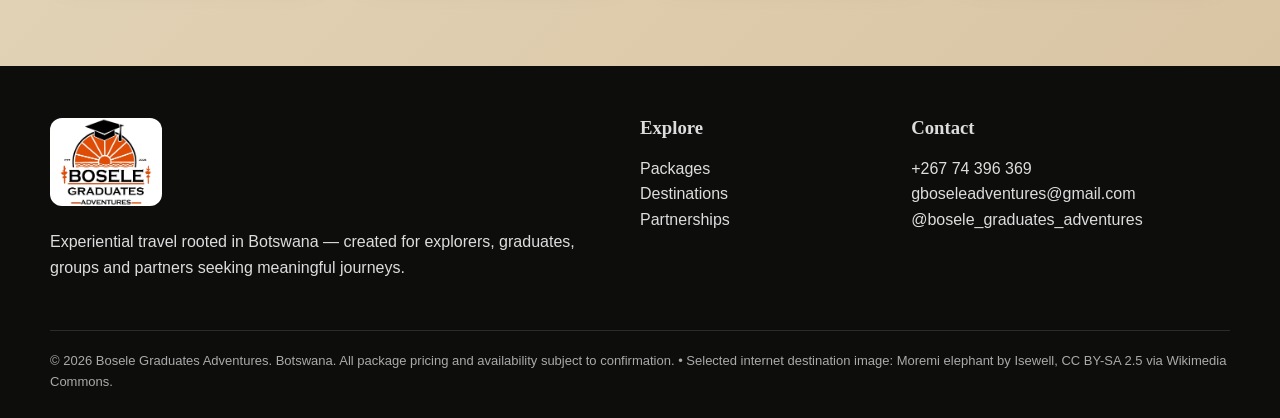
==== commit 9a2452fc: "Update about.html" ====
--- a/about.html
+++ b/about.html
@@ -1,10 +1,11 @@
 <!DOCTYPE html>
 
-<html lang="en"><head><meta charset="utf-8"/><meta content="width=device-width,initial-scale=1" name="viewport"/><title>About | Bosele Graduates Adventures</title><meta content="Bosele Graduates Adventures — Botswana adventure travel experiences." name="description"/><link href="styles.css" rel="stylesheet"/></head><body><div class="topbar">BOTSWANA-BORN ADVENTURE TRAVEL • EXPLORE • DISCOVER • GROW</div><header class="site-header"><div class="wrap nav"><a class="brand" href="index.html"><img alt="Bosele Graduates Adventures" src="assets/logo.jpeg"/><span class="brand-tagline">Learn. Explore. Grow.</span></a><button aria-controls="site-menu" aria-expanded="false" aria-label="Open navigation" class="nav-toggle" type="button"><span></span><span></span><span></span></button><nav class="navlinks" id="site-menu"><a href="index.html">Home</a><a href="about.html">About</a><a href="packages.html">Packages</a><a href="destinations.html">Destinations</a><a href="gallery.html">Media</a><a href="partnerships.html">Partnerships</a><a href="contact.html">Contact</a><a class="nav-cta" href="contact.html">Enquire / Book</a></nav></div></header><main><section class="visual-hero about-hero"><div class="wrap"><div class="eyebrow light">About Bosele</div><h1>Born from Botswana. Built for the next generation of explorers.</h1><p class="lead">Bosele Graduates Adventures is a Botswana adventure travel brand focused on meaningful safari experiences for graduates, students, groups, private travellers and partners.</p></div></section><section class="section"><div class="wrap split"><div><h2>Our direction</h2><p>We believe a safari can be more than a holiday. It can be a milestone, a learning experience, a celebration, a team journey, or the story people remember long after they return home.</p><p>Our product direction combines Botswana's wilderness with curated itineraries, dependable logistics, guided activities and flexible formats — from camping to lodge-based travel.</p></div><div class="panel"><div class="eyebrow">Brand promise</div><h3>Explore. Discover. Grow.</h3><p>Bosele is positioned around experiential travel: memorable places, purposeful journeys and service that feels personal.</p><div class="note">For investor and partner discussions, this site presents current package concepts and the company's growth direction. Specific commercial terms are discussed directly.</div></div></div></section><section class="section about-visual-section"><div class="wrap about-visual-grid"><div class="about-feature large"><img alt="Bosele Graduates Adventures branded safari merchandise" src="assets/merch-shirt.jpg"/><div class="image-caption"><span class="mini">The brand</span><h3>Built to be recognised.</h3><p>Bosele is growing beyond trips into a travel identity people can wear, share and remember.</p></div></div><div class="about-stack"><div class="about-feature"><img alt="Hippo in Botswana wetlands" src="assets/hippo.jpg"/><div class="image-caption"><span class="mini">The wild</span><h3>Rooted in Botswana.</h3></div></div><div class="about-feature"><img alt="Bosele branded caps" src="assets/merch-caps.jpg"/><div class="image-caption"><span class="mini">The community</span><h3>A brand travellers can belong to.</h3></div></div></div></div></section><section class="section">
+<html lang="en"><head><meta charset="utf-8"/><meta content="width=device-width,initial-scale=1" name="viewport"/><title>About | Bosele Graduates Adventures</title><meta content="Bosele Graduates Adventures — Botswana adventure travel experiences." name="description"/><link href="styles.css" rel="stylesheet"/></head><body><div class="topbar">BOTSWANA-BORN ADVENTURE TRAVEL • EXPLORE • DISCOVER • GROW</div><header class="site-header"><div class="wrap nav"><a class="brand" href="index.html"><img alt="Bosele Graduates Adventures" src="assets/logo.jpeg"/><span class="brand-tagline">Learn. Explore. Grow.</span></a><button aria-controls="site-menu" aria-expanded="false" aria-label="Open navigation" class="nav-toggle" type="button"><span></span><span></span><span></span></button><nav class="navlinks" id="site-menu"><a href="index.html">Home</a><a href="about.html">About</a><a href="packages.html">Packages</a><a href="destinations.html">Destinations</a><a href="gallery.html">Media</a><a href="partnerships.html">Partnerships</a><a href="contact.html">Contact</a><a class="nav-cta" href="contact.html">Enquire / Book</a></nav></div></header><main><section class="visual-hero about-hero"><div class="wrap"><div class="eyebrow light">About Bosele</div><h1>Born from Botswana. Built for the next generation of explorers.</h1><p class="lead">Bosele Graduates Adventures is a Botswana adventure travel brand focused on meaningful safari experiences for graduates, students, groups, private travellers and partners.</p></div></section><section class="section"><div class="wrap split"><div><h2>Our direction</h2><p>We believe a safari can be more than a holiday. It can be a milestone, a learning experience, a celebration, a team journey, or the story people remember long after they return home.</p><p>Our product direction combines Botswana's wilderness with curated itineraries, dependable logistics, guided activities and flexible formats — from camping to lodge-based travel.</p></div><div class="panel"><div class="eyebrow">Brand promise</div><h3>Explore. Discover. Grow.</h3><p>Bosele is positioned around experiential travel: memorable places, purposeful journeys and service that feels personal.</p><div class="note"><div class="note"></div></div></div></div></section><section class="section about-visual-section"><div class="wrap about-visual-grid"><div class="about-feature large"><img alt="Bosele Graduates Adventures branded safari merchandise" src="assets/merch-shirt.jpg"/><div class="image-caption"><span class="mini">The brand</span><h3>Built to be recognised.</h3><p>Bosele is growing beyond trips into a travel identity people can wear, share and remember.</p></div></div><div class="about-stack"><div class="about-feature"><img alt="Hippo in Botswana wetlands" src="assets/hippo.jpg"/><div class="image-caption"><span class="mini">The wild</span><h3>Rooted in Botswana.</h3></div></div><div class="about-feature"><img alt="Bosele branded caps" src="assets/merch-caps.jpg"/><div class="image-caption"><span class="mini">The community</span><h3>A brand travellers can belong to.</h3></div></div></div></div></section><section class="section">
 <div class="wrap">
 <div class="panel">
 <p class="eyebrow">OUR STORY</p>
 <h2>Made by Graduates, for Graduates.</h2>
+  
 
 <p>Bosele Graduates Adventures was born from a simple idea: graduating should be more than the end of a chapter — it should be the beginning of a new adventure.</p>
 
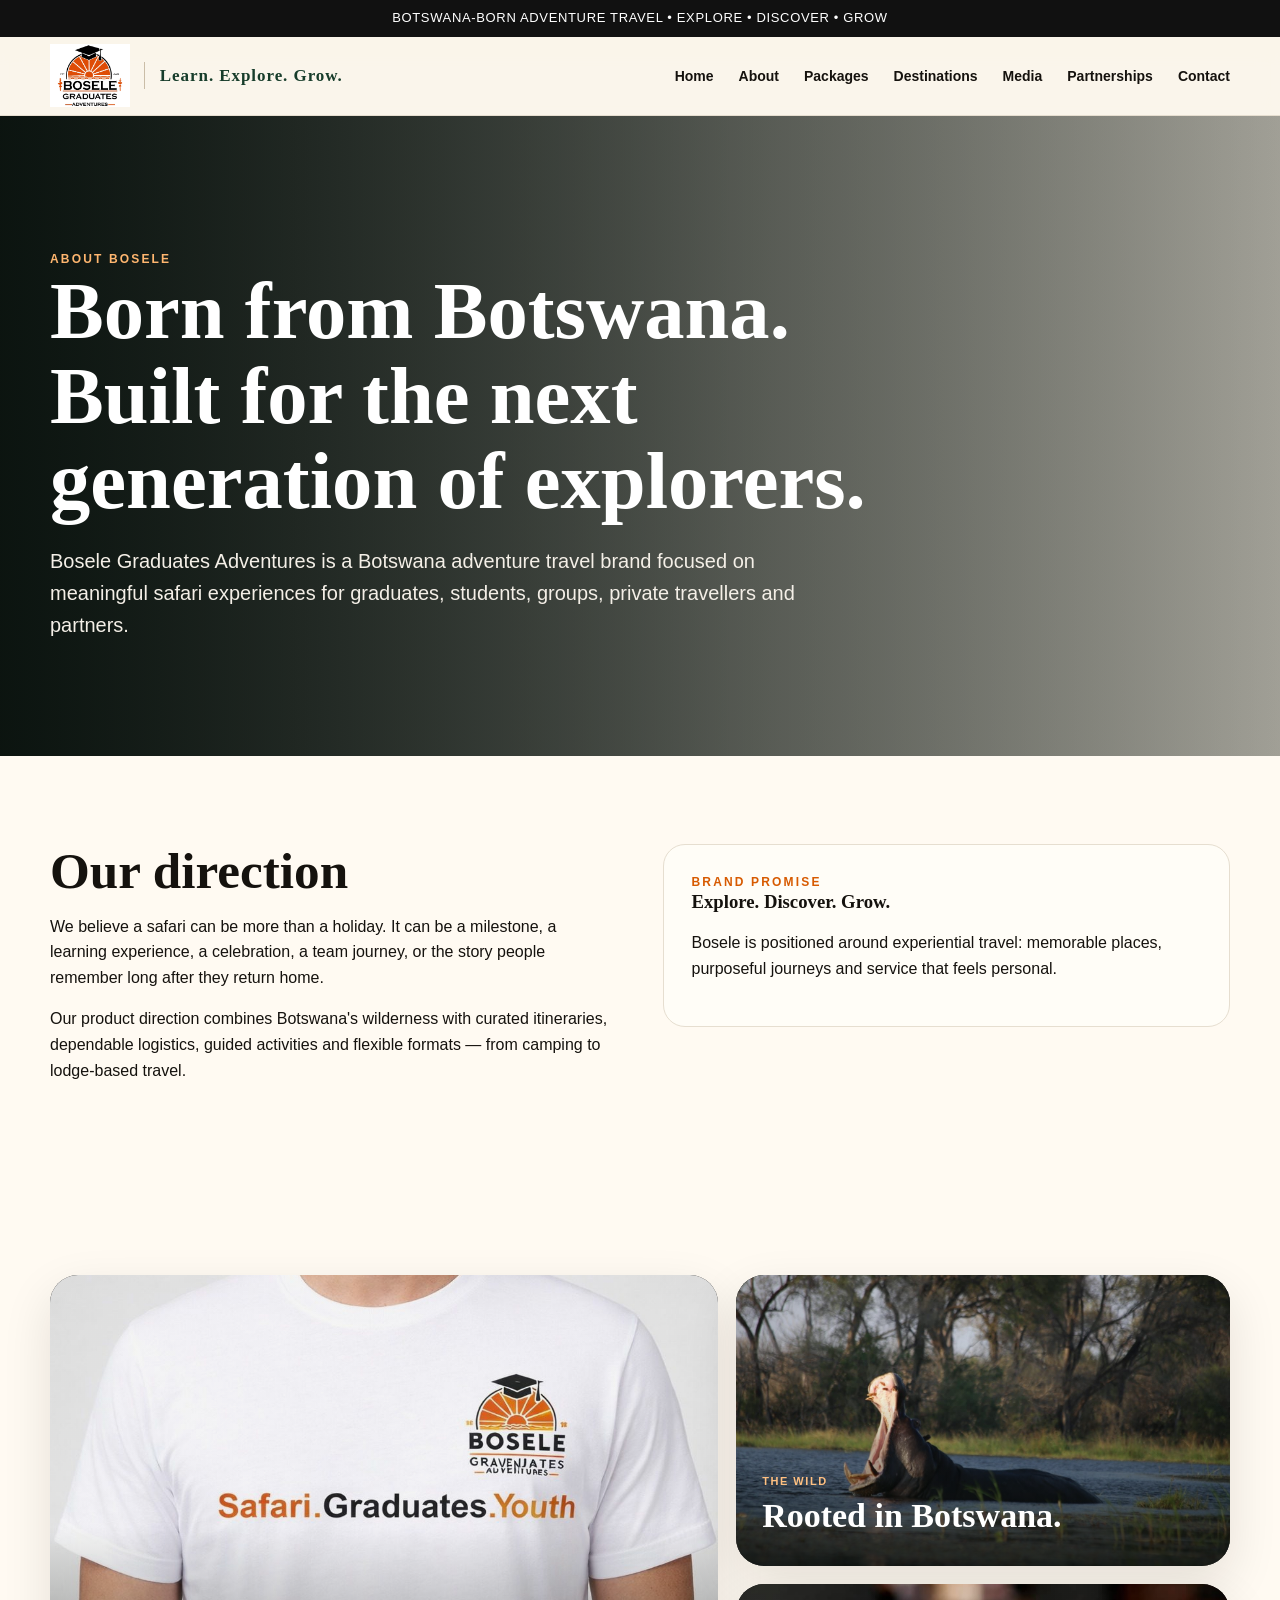
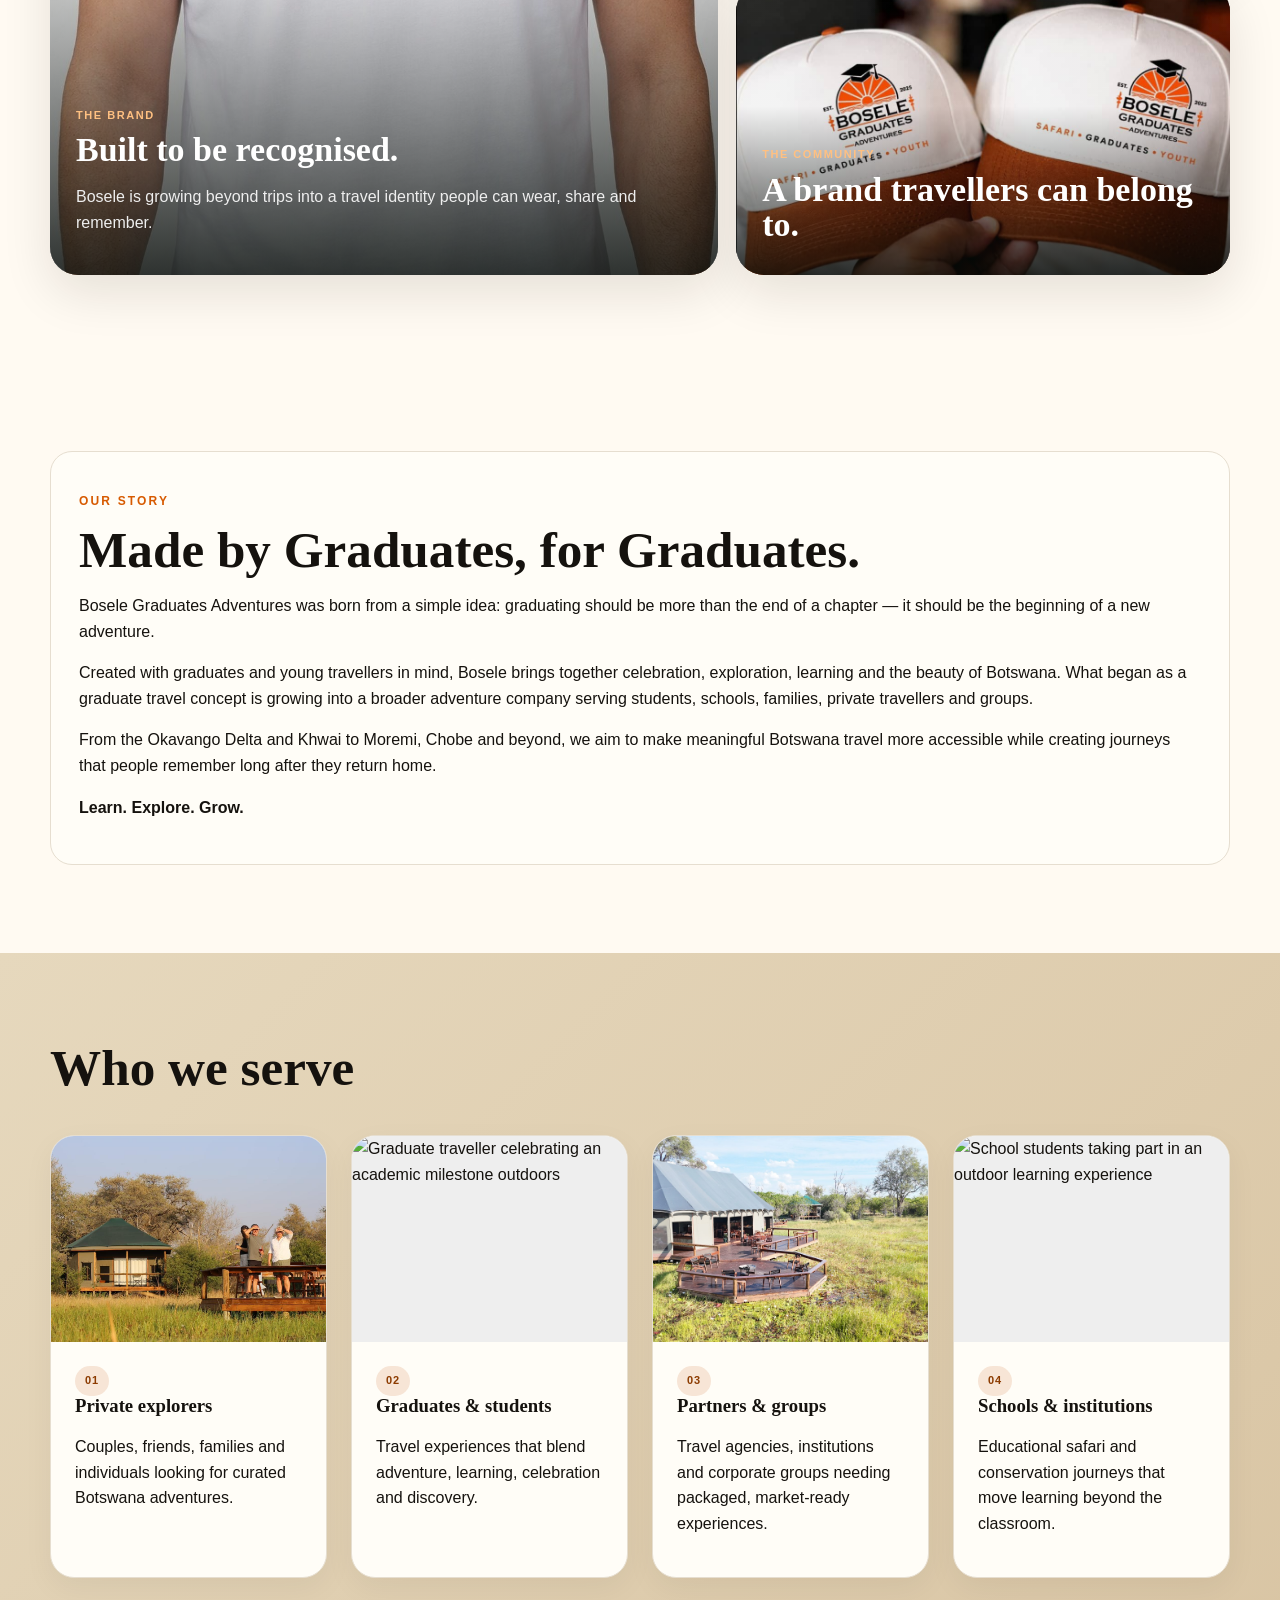
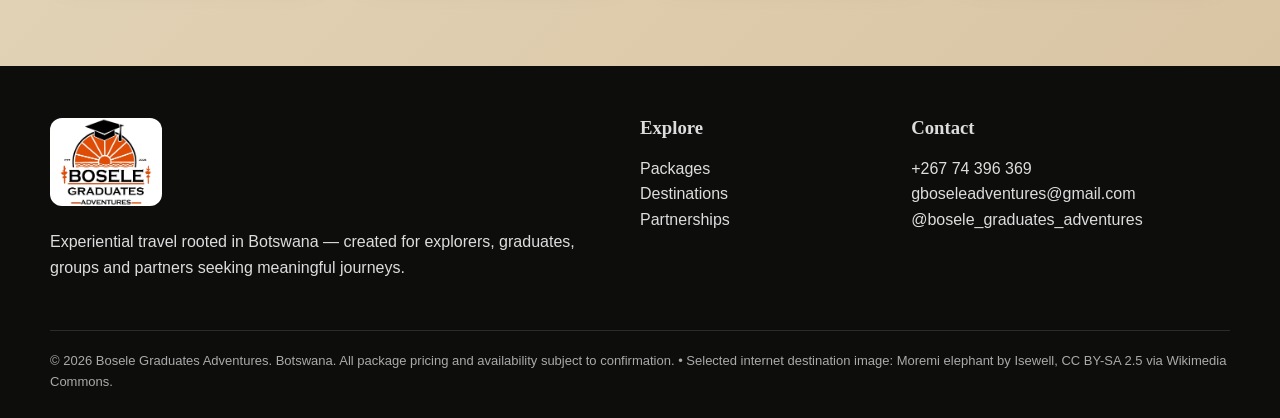
==== commit aea2f3de: "Update about.html" ====
--- a/about.html
+++ b/about.html
@@ -1,6 +1,6 @@
 <!DOCTYPE html>
 
-<html lang="en"><head><meta charset="utf-8"/><meta content="width=device-width,initial-scale=1" name="viewport"/><title>About | Bosele Graduates Adventures</title><meta content="Bosele Graduates Adventures — Botswana adventure travel experiences." name="description"/><link href="styles.css" rel="stylesheet"/></head><body><div class="topbar">BOTSWANA-BORN ADVENTURE TRAVEL • EXPLORE • DISCOVER • GROW</div><header class="site-header"><div class="wrap nav"><a class="brand" href="index.html"><img alt="Bosele Graduates Adventures" src="assets/logo.jpeg"/><span class="brand-tagline">Learn. Explore. Grow.</span></a><button aria-controls="site-menu" aria-expanded="false" aria-label="Open navigation" class="nav-toggle" type="button"><span></span><span></span><span></span></button><nav class="navlinks" id="site-menu"><a href="index.html">Home</a><a href="about.html">About</a><a href="packages.html">Packages</a><a href="destinations.html">Destinations</a><a href="gallery.html">Media</a><a href="partnerships.html">Partnerships</a><a href="contact.html">Contact</a><a class="nav-cta" href="contact.html">Enquire / Book</a></nav></div></header><main><section class="visual-hero about-hero"><div class="wrap"><div class="eyebrow light">About Bosele</div><h1>Born from Botswana. Built for the next generation of explorers.</h1><p class="lead">Bosele Graduates Adventures is a Botswana adventure travel brand focused on meaningful safari experiences for graduates, students, groups, private travellers and partners.</p></div></section><section class="section"><div class="wrap split"><div><h2>Our direction</h2><p>We believe a safari can be more than a holiday. It can be a milestone, a learning experience, a celebration, a team journey, or the story people remember long after they return home.</p><p>Our product direction combines Botswana's wilderness with curated itineraries, dependable logistics, guided activities and flexible formats — from camping to lodge-based travel.</p></div><div class="panel"><div class="eyebrow">Brand promise</div><h3>Explore. Discover. Grow.</h3><p>Bosele is positioned around experiential travel: memorable places, purposeful journeys and service that feels personal.</p><div class="note"><div class="note"></div></div></div></div></section><section class="section about-visual-section"><div class="wrap about-visual-grid"><div class="about-feature large"><img alt="Bosele Graduates Adventures branded safari merchandise" src="assets/merch-shirt.jpg"/><div class="image-caption"><span class="mini">The brand</span><h3>Built to be recognised.</h3><p>Bosele is growing beyond trips into a travel identity people can wear, share and remember.</p></div></div><div class="about-stack"><div class="about-feature"><img alt="Hippo in Botswana wetlands" src="assets/hippo.jpg"/><div class="image-caption"><span class="mini">The wild</span><h3>Rooted in Botswana.</h3></div></div><div class="about-feature"><img alt="Bosele branded caps" src="assets/merch-caps.jpg"/><div class="image-caption"><span class="mini">The community</span><h3>A brand travellers can belong to.</h3></div></div></div></div></section><section class="section">
+<html lang="en"><head><meta charset="utf-8"/><meta content="width=device-width,initial-scale=1" name="viewport"/><title>About | Bosele Graduates Adventures</title><meta content="Bosele Graduates Adventures — Botswana adventure travel experiences." name="description"/><link href="styles.css" rel="stylesheet"/></head><body><div class="topbar">BOTSWANA-BORN ADVENTURE TRAVEL • EXPLORE • DISCOVER • GROW</div><header class="site-header"><div class="wrap nav"><a class="brand" href="index.html"><img alt="Bosele Graduates Adventures" src="assets/logo.jpeg"/><span class="brand-tagline">Learn. Explore. Grow.</span></a><button aria-controls="site-menu" aria-expanded="false" aria-label="Open navigation" class="nav-toggle" type="button"><span></span><span></span><span></span></button><nav class="navlinks" id="site-menu"><a href="index.html">Home</a><a href="about.html">About</a><a href="packages.html">Packages</a><a href="destinations.html">Destinations</a><a href="gallery.html">Media</a><a href="partnerships.html">Partnerships</a><a href="contact.html">Contact</a><a class="nav-cta" href="contact.html">Enquire / Book</a></nav></div></header><main><section class="visual-hero about-hero"><div class="wrap"><div class="eyebrow light">About Bosele</div><h1>Born from Botswana. Built for the next generation of explorers.</h1><p class="lead">Bosele Graduates Adventures is a Botswana adventure travel brand focused on meaningful safari experiences for graduates, students, groups, private travellers and partners.</p></div></section><section class="section"><div class="wrap split"><div><h2>Our direction</h2><p>We believe a safari can be more than a holiday. It can be a milestone, a learning experience, a celebration, a team journey, or the story people remember long after they return home.</p><p>Our product direction combines Botswana's wilderness with curated itineraries, dependable logistics, guided activities and flexible formats — from camping to lodge-based travel.</p></div><div class="panel"><div class="eyebrow">Brand promise</div><h3>Explore. Discover. Grow.</h3><p>Bosele is positioned around experiential travel: memorable places, purposeful journeys and service that feels personal.</p></div></div></section><section class="section about-visual-section"><div class="wrap about-visual-grid"><div class="about-feature large"><img alt="Bosele Graduates Adventures branded safari merchandise" src="assets/merch-shirt.jpg"/><div class="image-caption"><span class="mini">The brand</span><h3>Built to be recognised.</h3><p>Bosele is growing beyond trips into a travel identity people can wear, share and remember.</p></div></div><div class="about-stack"><div class="about-feature"><img alt="Hippo in Botswana wetlands" src="assets/hippo.jpg"/><div class="image-caption"><span class="mini">The wild</span><h3>Rooted in Botswana.</h3></div></div><div class="about-feature"><img alt="Bosele branded caps" src="assets/merch-caps.jpg"/><div class="image-caption"><span class="mini">The community</span><h3>A brand travellers can belong to.</h3></div></div></div></div></section><section class="section">
 <div class="wrap">
 <div class="panel">
 <p class="eyebrow">OUR STORY</p>
